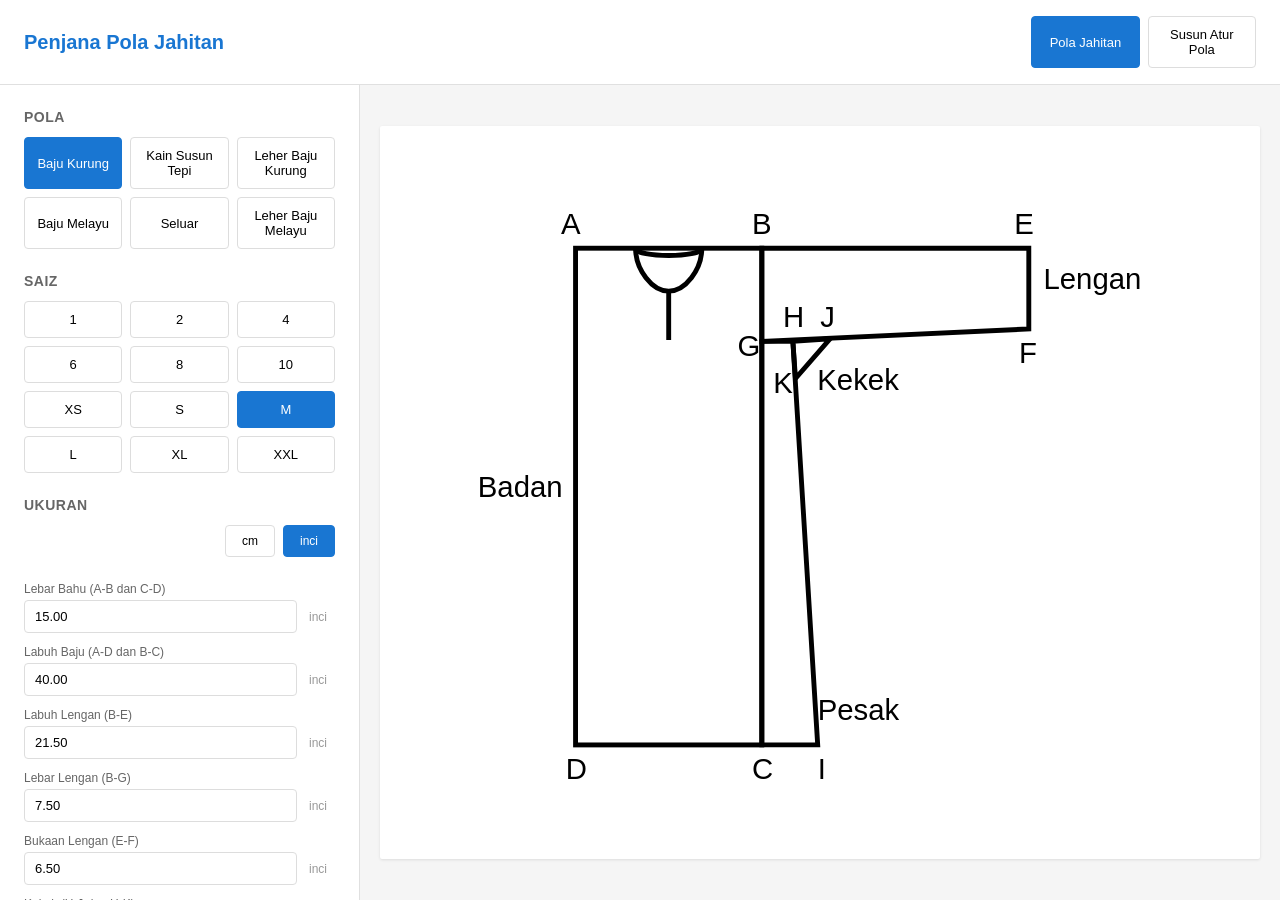
==== index.html @ 6870308e "Added more measurements" ====
<!doctype html>
<html lang="ms">
  <head>
    <meta charset="UTF-8" />
    <meta name="viewport" content="width=device-width, initial-scale=1.0" />
    <title>Penjana Pola Jahitan</title>
    <link rel="stylesheet" href="styles.css" />
  </head>
  <body>
    <div class="app-container">
      <!-- Top Navigation -->
      <nav class="top-nav">
        <h1 class="app-title">Penjana Pola Jahitan</h1>
        <!-- <div class="unit-toggle">
                <button class="unit-btn" data-unit="cm">cm</button>
                <button class="unit-btn active" data-unit="inci">inci</button>
            </div> -->
        <!-- View Toggle -->
        <section class="panel-section">
          <div class="view-selector">
            <button class="view-btn active" data-view="sewingPattern">
              Pola Jahitan
            </button>
            <button class="view-btn" data-view="cuttingLayout">
              Susun Atur Pola
            </button>
          </div>
        </section>
      </nav>

      <!-- Main Layout -->
      <div class="main-content">
        <!-- Left Side Panel -->
        <aside class="side-panel">
          <!-- Garment Selection -->
          <section class="panel-section">
            <h2 class="section-title">Pola</h2>
            <div class="garment-selector">
              <button class="garment-btn active" data-garment="bajuKurung">
                Baju Kurung
              </button>
              <button class="garment-btn" data-garment="kain">
                Kain Susun Tepi
              </button>
              <button class="garment-btn" data-garment="leherKurung">
                Leher Baju Kurung
              </button>
              <button class="garment-btn" data-garment="bajuMelayu">
                Baju Melayu
              </button>
              <button class="garment-btn" data-garment="seluar">Seluar</button>
              <button class="garment-btn" data-garment="leherMelayu">
                Leher Baju Melayu
              </button>
            </div>
          </section>

          <!-- Size Selection -->
          <section class="panel-section">
            <h2 class="section-title">Saiz</h2>
            <div class="size-selector">
              <button class="size-btn" data-size="1">1</button>
              <button class="size-btn" data-size="2">2</button>
              <button class="size-btn" data-size="4">4</button>
              <button class="size-btn" data-size="6">6</button>
              <button class="size-btn" data-size="8">8</button>
              <button class="size-btn" data-size="10">10</button>
              <button class="size-btn" data-size="XS">XS</button>
              <button class="size-btn" data-size="S">S</button>
              <button class="size-btn active" data-size="M">M</button>
              <button class="size-btn" data-size="L">L</button>
              <button class="size-btn" data-size="XL">XL</button>
              <button class="size-btn" data-size="XXL">XXL</button>
            </div>
          </section>

          <!-- Measurements -->
          <section class="panel-section">
            <h2 class="section-title">Ukuran</h2>
            <div
              class="unit-toggle"
              style="
                padding-bottom: 25px;
                display: flex;
                flex-direction: row-reverse;
              "
            >
              <button class="unit-btn active" data-unit="inci">inci</button>
              <button class="unit-btn" data-unit="cm">cm</button>
            </div>
            <div class="measurements-grid" id="measurementContainer">
              <!-- Populated by JavaScript -->
            </div>
            <div
              id="errorMessage"
              class="error-message"
              style="display: none"
            ></div>
          </section>

          <!-- View Toggle -->
          <!-- <section class="panel-section">
            <h2 class="section-title">Paparan</h2>
            <div class="view-selector">
              <button class="view-btn active" data-view="sewingPattern">
                Pola Jahitan
              </button>
              <button class="view-btn" data-view="cuttingLayout">
                Susun Atur Pola
              </button>
            </div>
          </section> -->
        </aside>

        <!-- Canvas Area -->
        <main class="canvas-area">
          <div class="svg-container" id="svgContainer">
            <!-- SVG rendered here -->
          </div>
        </main>
      </div>
    </div>

    <!-- Scripts -->
    <script src="js/measurements.js"></script>
    <script src="js/validation.js"></script>
    <script src="js/state.js"></script>
    <script src="js/svg-builder.js"></script>
    <script src="js/ui.js"></script>
    <script src="js/app.js"></script>
  </body>
</html>
---- styles.css ----
/* =============================================
   Global Styles
   ============================================= */

* {
    margin: 0;
    padding: 0;
    box-sizing: border-box;
}

body {
    font-family: -apple-system, BlinkMacSystemFont, 'Segoe UI', 'Roboto', 'Oxygen',
        'Ubuntu', 'Cantarell', 'Fira Sans', 'Droid Sans', 'Helvetica Neue',
        sans-serif;
    background-color: #f5f5f5;
    color: #333;
}

/* =============================================
   App Container & Layout
   ============================================= */

.app-container {
    display: flex;
    flex-direction: column;
    height: 100vh;
    background-color: #fafafa;
}

.top-nav {
    display: flex;
    justify-content: space-between;
    align-items: center;
    padding: 16px 24px;
    background-color: #fff;
    border-bottom: 1px solid #e0e0e0;
    box-shadow: 0 1px 3px rgba(0, 0, 0, 0.05);
}

.app-title {
    font-size: 20px;
    font-weight: 600;
    color: #1976d2;
}

.unit-toggle {
    display: flex;
    gap: 8px;
}

.unit-btn {
    padding: 8px 16px;
    border: 1px solid #ddd;
    border-radius: 4px;
    background: #fff;
    cursor: pointer;
    font-size: 12px;
    font-weight: 500;
    transition: all 0.2s;
}

.unit-btn:hover {
    border-color: #1976d2;
    color: #1976d2;
}

.unit-btn.active {
    background-color: #1976d2;
    color: #fff;
    border-color: #1976d2;
}

.main-content {
    display: flex;
    flex: 1;
    overflow: hidden;
}

/* =============================================
   Side Panel
   ============================================= */

.side-panel {
    width: 360px;
    padding: 24px;
    background-color: #fff;
    border-right: 1px solid #e0e0e0;
    overflow-y: auto;
}

.panel-section {
    margin-bottom: 24px;
}

.panel-section:last-child {
    margin-bottom: 0;
}

.section-title {
    font-size: 14px;
    font-weight: 600;
    color: #666;
    margin-bottom: 12px;
    text-transform: uppercase;
    letter-spacing: 0.5px;
}

/* =============================================
   Garment & Size Selectors
   ============================================= */

.garment-selector,
.size-selector,
.view-selector {
    display: flex;
    flex-wrap: wrap;
    gap: 8px;
}

.garment-btn,
.size-btn,
.view-btn {
    flex: 1;
    min-width: 80px;
    padding: 10px 12px;
    border: 1px solid #ddd;
    border-radius: 4px;
    background: #fff;
    cursor: pointer;
    font-size: 13px;
    font-weight: 500;
    transition: all 0.2s;
}

.garment-btn:hover,
.size-btn:hover,
.view-btn:hover {
    border-color: #1976d2;
    background-color: #f5f5f5;
}

.garment-btn.active,
.size-btn.active,
.view-btn.active {
    background-color: #1976d2;
    color: #fff;
    border-color: #1976d2;
}

/* =============================================
   Measurements Grid
   ============================================= */

.measurements-grid {
    display: flex;
    flex-direction: column;
    gap: 12px;
}

.measurement-field {
    display: flex;
    flex-direction: column;
}

.measurement-label {
    font-size: 12px;
    font-weight: 500;
    color: #666;
    margin-bottom: 4px;
}

.measurement-input-group {
    display: flex;
    gap: 4px;
}

.measurement-input {
    flex: 1;
    padding: 8px 10px;
    border: 1px solid #ddd;
    border-radius: 4px;
    font-size: 13px;
    transition: border-color 0.2s;
}

.measurement-input:focus {
    outline: none;
    border-color: #1976d2;
    box-shadow: 0 0 0 2px rgba(25, 118, 210, 0.1);
}

.measurement-input.error {
    border-color: #d32f2f;
    background-color: #ffebee;
}

.measurement-unit {
    display: flex;
    align-items: center;
    padding: 0 8px;
    color: #999;
    font-size: 12px;
    font-weight: 500;
}

.measurement-error {
    font-size: 11px;
    color: #d32f2f;
    margin-top: 2px;
}

/* =============================================
   Canvas Area
   ============================================= */

.canvas-area {
    flex: 1;
    display: flex;
    flex-direction: column;
    background-color: #f5f5f5;
    overflow: hidden;
}

.svg-container {
    flex: 1;
    display: flex;
    align-items: center;
    justify-content: center;
    overflow: auto;
    padding: 20px;
}

svg {
    max-width: 100%;
    max-height: 100%;
    background-color: #fff;
    border-radius: 2px;
    box-shadow: 0 1px 3px rgba(0, 0, 0, 0.1);
}

/* =============================================
   Scrollbar Styling
   ============================================= */

::-webkit-scrollbar {
    width: 8px;
    height: 8px;
}

::-webkit-scrollbar-track {
    background: #f1f1f1;
}

::-webkit-scrollbar-thumb {
    background: #bbb;
    border-radius: 4px;
}

::-webkit-scrollbar-thumb:hover {
    background: #888;
}

/* =============================================
   Responsive
   ============================================= */

@media (max-width: 1024px) {
    .side-panel {
        width: 300px;
        padding: 16px;
    }

    .section-title {
        font-size: 12px;
    }

    .garment-btn,
    .size-btn,
    .view-btn {
        font-size: 12px;
        padding: 8px 10px;
    }
}

@media (max-width: 768px) {
    .main-content {
        flex-direction: column;
    }

    .side-panel {
        width: 100%;
        max-height: 40vh;
        border-right: none;
        border-bottom: 1px solid #e0e0e0;
        overflow-x: auto;
    }

    .panel-section {
        margin-right: 24px;
        margin-bottom: 16px;
    }

    .canvas-area {
        flex: 1;
    }
}
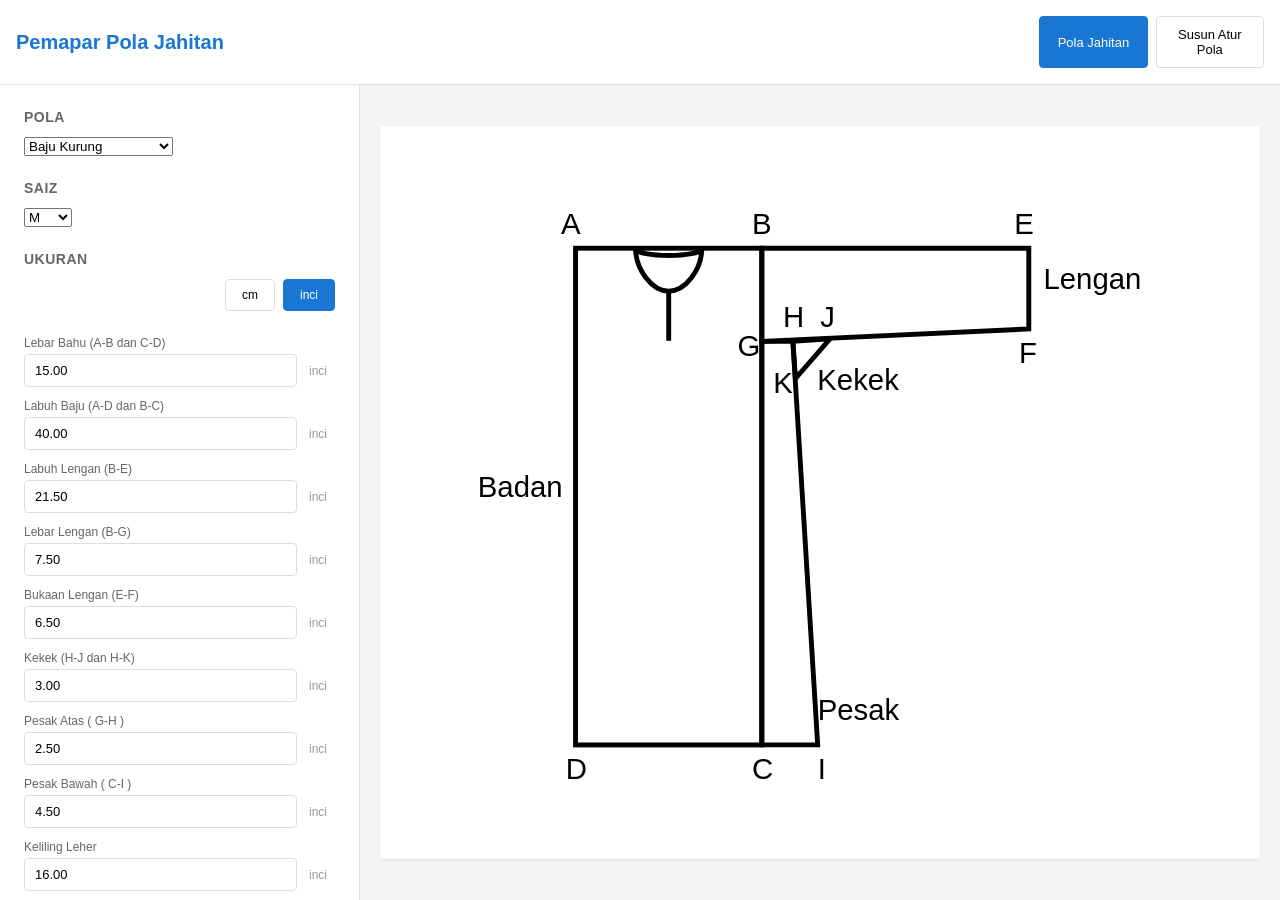
==== commit 754db128: "Added baju kurung layout" ====
--- a/index.html
+++ b/index.html
@@ -10,11 +10,7 @@
     <div class="app-container">
       <!-- Top Navigation -->
       <nav class="top-nav">
-        <h1 class="app-title">Penjana Pola Jahitan</h1>
-        <!-- <div class="unit-toggle">
-                <button class="unit-btn" data-unit="cm">cm</button>
-                <button class="unit-btn active" data-unit="inci">inci</button>
-            </div> -->
+        <h1 class="app-title">Pemapar Pola Jahitan</h1>
         <!-- View Toggle -->
         <section class="panel-section">
           <div class="view-selector">
@@ -36,22 +32,14 @@
           <section class="panel-section">
             <h2 class="section-title">Pola</h2>
             <div class="garment-selector">
-              <button class="garment-btn active" data-garment="bajuKurung">
-                Baju Kurung
-              </button>
-              <button class="garment-btn" data-garment="kain">
-                Kain Susun Tepi
-              </button>
-              <button class="garment-btn" data-garment="leherKurung">
-                Leher Baju Kurung
-              </button>
-              <button class="garment-btn" data-garment="bajuMelayu">
-                Baju Melayu
-              </button>
-              <button class="garment-btn" data-garment="seluar">Seluar</button>
-              <button class="garment-btn" data-garment="leherMelayu">
-                Leher Baju Melayu
-              </button>
+              <select id="garmentSelect" class="garment-select">
+                <option value="bajuKurung">Baju Kurung</option>
+                <option value="kain">Kain Susun Tepi</option>
+                <option value="leherKurung">Leher Baju Kurung</option>
+                <option value="bajuMelayu">Baju Melayu</option>
+                <option value="seluar">Seluar</option>
+                <option value="leherMelayu">Leher Cekak Musang</option>
+              </select>
             </div>
           </section>
 
@@ -59,23 +47,32 @@
           <section class="panel-section">
             <h2 class="section-title">Saiz</h2>
             <div class="size-selector">
-              <button class="size-btn" data-size="1">1</button>
-              <button class="size-btn" data-size="2">2</button>
-              <button class="size-btn" data-size="4">4</button>
-              <button class="size-btn" data-size="6">6</button>
-              <button class="size-btn" data-size="8">8</button>
-              <button class="size-btn" data-size="10">10</button>
-              <button class="size-btn" data-size="XS">XS</button>
-              <button class="size-btn" data-size="S">S</button>
-              <button class="size-btn active" data-size="M">M</button>
-              <button class="size-btn" data-size="L">L</button>
-              <button class="size-btn" data-size="XL">XL</button>
-              <button class="size-btn" data-size="XXL">XXL</button>
+              <select id="sizeSelect" class="size-select">
+                <option value="1">1</option>
+                <option value="2">2</option>
+                <option value="4">4</option>
+                <option value="6">6</option>
+                <option value="8">8</option>
+                <option value="10">10</option>
+                <option value="XS">XS</option>
+                <option value="S">S</option>
+                <option value="M" selected>M</option>
+                <option value="L">L</option>
+                <option value="XL">XL</option>
+                <option value="XXL">XXL</option>
+              </select>
             </div>
           </section>
 
           <!-- Measurements -->
           <section class="panel-section">
+            <div class="width-toggle" style="display: none; padding-top: 25px">
+              <h2 class="section-title">Bidang Kain</h2>
+              <div style="gap: 8px; display: flex; flex-direction: row-reverse">
+                <button class="width-btn" data-width="60">60</button>
+                <button class="width-btn active" data-width="45">45</button>
+              </div>
+            </div>
             <h2 class="section-title">Ukuran</h2>
             <div
               class="unit-toggle"
@@ -97,19 +94,6 @@
               style="display: none"
             ></div>
           </section>
-
-          <!-- View Toggle -->
-          <!-- <section class="panel-section">
-            <h2 class="section-title">Paparan</h2>
-            <div class="view-selector">
-              <button class="view-btn active" data-view="sewingPattern">
-                Pola Jahitan
-              </button>
-              <button class="view-btn" data-view="cuttingLayout">
-                Susun Atur Pola
-              </button>
-            </div>
-          </section> -->
         </aside>
 
         <!-- Canvas Area -->
--- a/styles.css
+++ b/styles.css
@@ -3,17 +3,17 @@
    ============================================= */
 
 * {
-    margin: 0;
-    padding: 0;
-    box-sizing: border-box;
+  margin: 0;
+  padding: 0;
+  box-sizing: border-box;
 }
 
 body {
-    font-family: -apple-system, BlinkMacSystemFont, 'Segoe UI', 'Roboto', 'Oxygen',
-        'Ubuntu', 'Cantarell', 'Fira Sans', 'Droid Sans', 'Helvetica Neue',
-        sans-serif;
-    background-color: #f5f5f5;
-    color: #333;
+  font-family:
+    -apple-system, BlinkMacSystemFont, "Segoe UI", "Roboto", "Oxygen", "Ubuntu",
+    "Cantarell", "Fira Sans", "Droid Sans", "Helvetica Neue", sans-serif;
+  background-color: #f5f5f5;
+  color: #333;
 }
 
 /* =============================================
@@ -21,59 +21,86 @@
    ============================================= */
 
 .app-container {
-    display: flex;
-    flex-direction: column;
-    height: 100vh;
-    background-color: #fafafa;
+  display: flex;
+  flex-direction: column;
+  height: 100vh;
+  background-color: #fafafa;
 }
 
 .top-nav {
-    display: flex;
-    justify-content: space-between;
-    align-items: center;
-    padding: 16px 24px;
-    background-color: #fff;
-    border-bottom: 1px solid #e0e0e0;
-    box-shadow: 0 1px 3px rgba(0, 0, 0, 0.05);
+  display: flex;
+  justify-content: space-between;
+  align-items: center;
+  padding: 16px 16px;
+  background-color: #fff;
+  border-bottom: 1px solid #e0e0e0;
+  box-shadow: 0 1px 3px rgba(0, 0, 0, 0.05);
 }
 
 .app-title {
-    font-size: 20px;
-    font-weight: 600;
-    color: #1976d2;
+  font-size: 20px;
+  font-weight: 600;
+  color: #1976d2;
 }
 
 .unit-toggle {
-    display: flex;
-    gap: 8px;
+  display: flex;
+  gap: 8px;
 }
 
 .unit-btn {
-    padding: 8px 16px;
-    border: 1px solid #ddd;
-    border-radius: 4px;
-    background: #fff;
-    cursor: pointer;
-    font-size: 12px;
-    font-weight: 500;
-    transition: all 0.2s;
+  padding: 8px 16px;
+  border: 1px solid #ddd;
+  border-radius: 4px;
+  background: #fff;
+  cursor: pointer;
+  font-size: 12px;
+  font-weight: 500;
+  transition: all 0.2s;
 }
 
 .unit-btn:hover {
-    border-color: #1976d2;
-    color: #1976d2;
+  border-color: #1976d2;
+  color: #1976d2;
 }
 
 .unit-btn.active {
-    background-color: #1976d2;
-    color: #fff;
-    border-color: #1976d2;
+  background-color: #1976d2;
+  color: #fff;
+  border-color: #1976d2;
+}
+
+.width-toggle {
+  display: flex;
+  gap: 8px;
+}
+
+.width-btn {
+  padding: 8px 16px;
+  border: 1px solid #ddd;
+  border-radius: 4px;
+  background: #fff;
+  cursor: pointer;
+  font-size: 12px;
+  font-weight: 500;
+  transition: all 0.2s;
+}
+
+.width-btn:hover {
+  border-color: #1976d2;
+  color: #1976d2;
+}
+
+.width-btn.active {
+  background-color: #1976d2;
+  color: #fff;
+  border-color: #1976d2;
 }
 
 .main-content {
-    display: flex;
-    flex: 1;
-    overflow: hidden;
+  display: flex;
+  flex: 1;
+  overflow: hidden;
 }
 
 /* =============================================
@@ -81,28 +108,28 @@
    ============================================= */
 
 .side-panel {
-    width: 360px;
-    padding: 24px;
-    background-color: #fff;
-    border-right: 1px solid #e0e0e0;
-    overflow-y: auto;
+  width: 360px;
+  padding: 24px;
+  background-color: #fff;
+  border-right: 1px solid #e0e0e0;
+  overflow-y: auto;
 }
 
 .panel-section {
-    margin-bottom: 24px;
+  margin-bottom: 24px;
 }
 
 .panel-section:last-child {
-    margin-bottom: 0;
+  margin-bottom: 0;
 }
 
 .section-title {
-    font-size: 14px;
-    font-weight: 600;
-    color: #666;
-    margin-bottom: 12px;
-    text-transform: uppercase;
-    letter-spacing: 0.5px;
+  font-size: 14px;
+  font-weight: 600;
+  color: #666;
+  margin-bottom: 12px;
+  text-transform: uppercase;
+  letter-spacing: 0.5px;
 }
 
 /* =============================================
@@ -112,39 +139,39 @@
 .garment-selector,
 .size-selector,
 .view-selector {
-    display: flex;
-    flex-wrap: wrap;
-    gap: 8px;
+  display: flex;
+  flex-wrap: wrap;
+  gap: 8px;
 }
 
 .garment-btn,
 .size-btn,
 .view-btn {
-    flex: 1;
-    min-width: 80px;
-    padding: 10px 12px;
-    border: 1px solid #ddd;
-    border-radius: 4px;
-    background: #fff;
-    cursor: pointer;
-    font-size: 13px;
-    font-weight: 500;
-    transition: all 0.2s;
+  flex: 1;
+  min-width: 80px;
+  padding: 10px 12px;
+  border: 1px solid #ddd;
+  border-radius: 4px;
+  background: #fff;
+  cursor: pointer;
+  font-size: 13px;
+  font-weight: 500;
+  transition: all 0.2s;
 }
 
 .garment-btn:hover,
 .size-btn:hover,
 .view-btn:hover {
-    border-color: #1976d2;
-    background-color: #f5f5f5;
+  border-color: #1976d2;
+  background-color: #f5f5f5;
 }
 
 .garment-btn.active,
 .size-btn.active,
 .view-btn.active {
-    background-color: #1976d2;
-    color: #fff;
-    border-color: #1976d2;
+  background-color: #1976d2;
+  color: #fff;
+  border-color: #1976d2;
 }
 
 /* =============================================
@@ -152,155 +179,155 @@
    ============================================= */
 
 .measurements-grid {
-    display: flex;
+  display: flex;
+  flex-direction: column;
+  gap: 12px;
+}
+
+.measurement-field {
+  display: flex;
+  flex-direction: column;
+}
+
+.measurement-label {
+  font-size: 12px;
+  font-weight: 500;
+  color: #666;
+  margin-bottom: 4px;
+}
+
+.measurement-input-group {
+  display: flex;
+  gap: 4px;
+}
+
+.measurement-input {
+  flex: 1;
+  padding: 8px 10px;
+  border: 1px solid #ddd;
+  border-radius: 4px;
+  font-size: 13px;
+  transition: border-color 0.2s;
+}
+
+.measurement-input:focus {
+  outline: none;
+  border-color: #1976d2;
+  box-shadow: 0 0 0 2px rgba(25, 118, 210, 0.1);
+}
+
+.measurement-input.error {
+  border-color: #d32f2f;
+  background-color: #ffebee;
+}
+
+.measurement-unit {
+  display: flex;
+  align-items: center;
+  padding: 0 8px;
+  color: #999;
+  font-size: 12px;
+  font-weight: 500;
+}
+
+.measurement-error {
+  font-size: 11px;
+  color: #d32f2f;
+  margin-top: 2px;
+}
+
+/* =============================================
+   Canvas Area
+   ============================================= */
+
+.canvas-area {
+  flex: 1;
+  display: flex;
+  flex-direction: column;
+  background-color: #f5f5f5;
+  overflow: hidden;
+}
+
+.svg-container {
+  flex: 1;
+  display: flex;
+  align-items: center;
+  justify-content: center;
+  overflow: auto;
+  padding: 20px;
+}
+
+svg {
+  max-width: 100%;
+  max-height: 100%;
+  background-color: #fff;
+  border-radius: 2px;
+  box-shadow: 0 1px 3px rgba(0, 0, 0, 0.1);
+}
+
+/* =============================================
+   Scrollbar Styling
+   ============================================= */
+
+::-webkit-scrollbar {
+  width: 8px;
+  height: 8px;
+}
+
+::-webkit-scrollbar-track {
+  background: #f1f1f1;
+}
+
+::-webkit-scrollbar-thumb {
+  background: #bbb;
+  border-radius: 4px;
+}
+
+::-webkit-scrollbar-thumb:hover {
+  background: #888;
+}
+
+/* =============================================
+   Responsive
+   ============================================= */
+
+@media (max-width: 1024px) {
+  .side-panel {
+    width: 300px;
+    padding: 16px;
+  }
+
+  .section-title {
+    font-size: 12px;
+  }
+
+  .garment-btn,
+  .size-btn,
+  .view-btn {
+    font-size: 12px;
+    padding: 8px 10px;
+  }
+}
+
+@media (max-width: 768px) {
+  .main-content {
     flex-direction: column;
-    gap: 12px;
-}
-
-.measurement-field {
-    display: flex;
-    flex-direction: column;
-}
-
-.measurement-label {
-    font-size: 12px;
-    font-weight: 500;
-    color: #666;
-    margin-bottom: 4px;
-}
-
-.measurement-input-group {
-    display: flex;
-    gap: 4px;
-}
-
-.measurement-input {
+  }
+
+  .side-panel {
+    width: 100%;
+    max-height: 40vh;
+    border-right: none;
+    border-bottom: 1px solid #e0e0e0;
+    overflow-x: auto;
+  }
+
+  .panel-section {
+    margin-right: 16px;
+    margin-bottom: 16px;
+  }
+
+  .canvas-area {
     flex: 1;
-    padding: 8px 10px;
-    border: 1px solid #ddd;
-    border-radius: 4px;
-    font-size: 13px;
-    transition: border-color 0.2s;
-}
-
-.measurement-input:focus {
-    outline: none;
-    border-color: #1976d2;
-    box-shadow: 0 0 0 2px rgba(25, 118, 210, 0.1);
-}
-
-.measurement-input.error {
-    border-color: #d32f2f;
-    background-color: #ffebee;
-}
-
-.measurement-unit {
-    display: flex;
-    align-items: center;
-    padding: 0 8px;
-    color: #999;
-    font-size: 12px;
-    font-weight: 500;
-}
-
-.measurement-error {
-    font-size: 11px;
-    color: #d32f2f;
-    margin-top: 2px;
-}
-
-/* =============================================
-   Canvas Area
-   ============================================= */
-
-.canvas-area {
-    flex: 1;
-    display: flex;
-    flex-direction: column;
-    background-color: #f5f5f5;
-    overflow: hidden;
-}
-
-.svg-container {
-    flex: 1;
-    display: flex;
-    align-items: center;
-    justify-content: center;
-    overflow: auto;
-    padding: 20px;
-}
-
-svg {
-    max-width: 100%;
-    max-height: 100%;
-    background-color: #fff;
-    border-radius: 2px;
-    box-shadow: 0 1px 3px rgba(0, 0, 0, 0.1);
-}
-
-/* =============================================
-   Scrollbar Styling
-   ============================================= */
-
-::-webkit-scrollbar {
-    width: 8px;
-    height: 8px;
-}
-
-::-webkit-scrollbar-track {
-    background: #f1f1f1;
-}
-
-::-webkit-scrollbar-thumb {
-    background: #bbb;
-    border-radius: 4px;
-}
-
-::-webkit-scrollbar-thumb:hover {
-    background: #888;
-}
-
-/* =============================================
-   Responsive
-   ============================================= */
-
-@media (max-width: 1024px) {
-    .side-panel {
-        width: 300px;
-        padding: 16px;
-    }
-
-    .section-title {
-        font-size: 12px;
-    }
-
-    .garment-btn,
-    .size-btn,
-    .view-btn {
-        font-size: 12px;
-        padding: 8px 10px;
-    }
-}
-
-@media (max-width: 768px) {
-    .main-content {
-        flex-direction: column;
-    }
-
-    .side-panel {
-        width: 100%;
-        max-height: 40vh;
-        border-right: none;
-        border-bottom: 1px solid #e0e0e0;
-        overflow-x: auto;
-    }
-
-    .panel-section {
-        margin-right: 24px;
-        margin-bottom: 16px;
-    }
-
-    .canvas-area {
-        flex: 1;
-    }
-}
+  }
+}
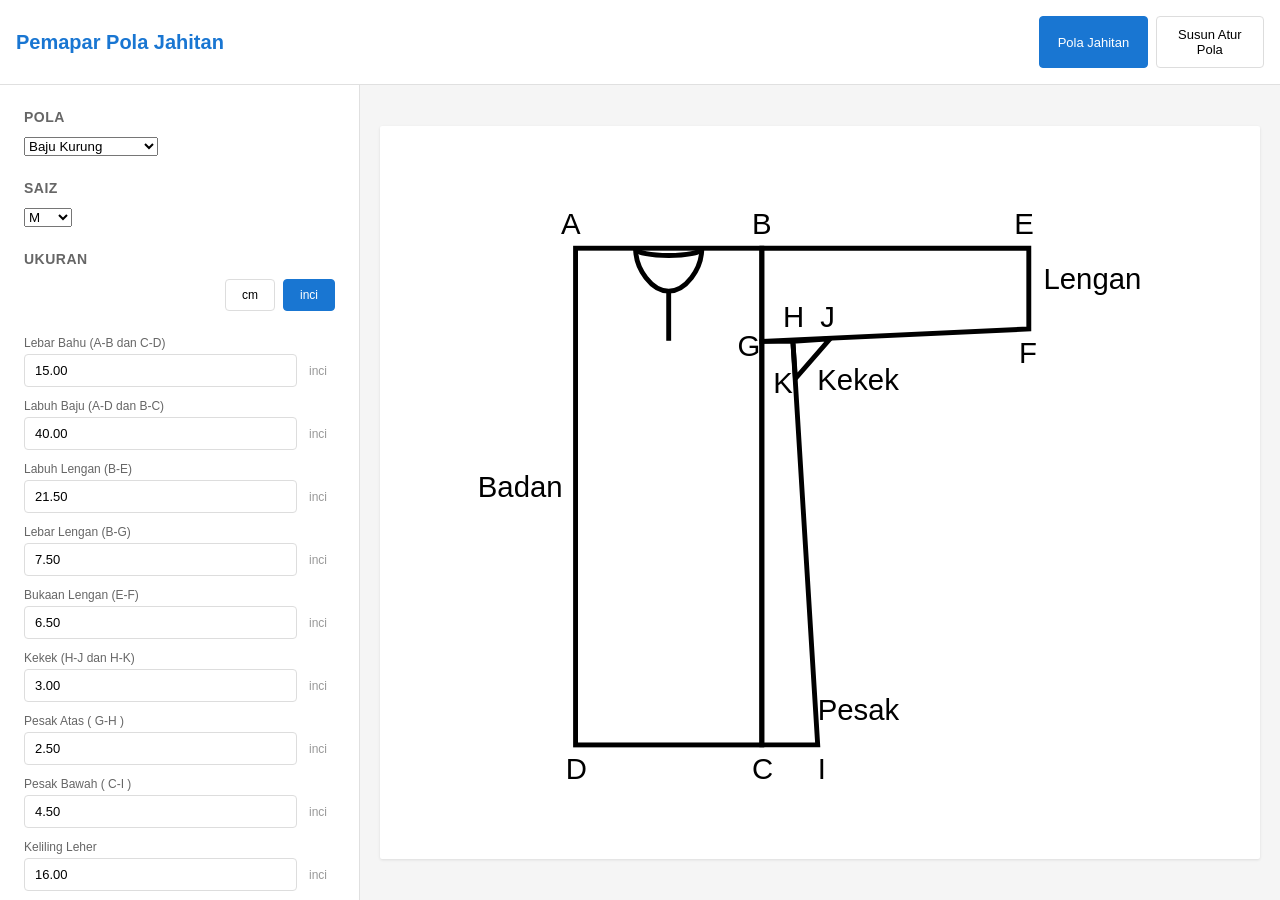
==== commit db3e1e68: "Added baju melayu seluar and leher" ====
--- a/index.html
+++ b/index.html
@@ -38,7 +38,7 @@
                 <option value="leherKurung">Leher Baju Kurung</option>
                 <option value="bajuMelayu">Baju Melayu</option>
                 <option value="seluar">Seluar</option>
-                <option value="leherMelayu">Leher Cekak Musang</option>
+                <option value="leherMelayu">Leher Baju Melayu</option>
               </select>
             </div>
           </section>
@@ -66,12 +66,29 @@
 
           <!-- Measurements -->
           <section class="panel-section">
-            <div class="width-toggle" style="display: none; padding-top: 25px">
+            <div class="width-toggle" style="display: none">
               <h2 class="section-title">Bidang Kain</h2>
               <div style="gap: 8px; display: flex; flex-direction: row-reverse">
                 <button class="width-btn" data-width="60">60</button>
                 <button class="width-btn active" data-width="45">45</button>
               </div>
+            </div>
+            <div class="leher-radio" id="leherRadio" style="display: none">
+              <h2 class="section-title">Jenis Leher</h2>
+              <input type="radio" id="teluk" name="jenis_leher" value="teluk" />
+              <label for="teluk">Teluk Belanga</label><br />
+
+              <input
+                type="radio"
+                id="cekak"
+                name="jenis_leher"
+                value="cekak"
+                checked
+              />
+              <label for="cekak">Cekak Musang</label><br />
+
+              <input type="radio" id="tunku" name="jenis_leher" value="tunku" />
+              <label for="tunku">Tunku</label>
             </div>
             <h2 class="section-title">Ukuran</h2>
             <div
--- a/styles.css
+++ b/styles.css
@@ -68,6 +68,12 @@
   background-color: #1976d2;
   color: #fff;
   border-color: #1976d2;
+}
+
+.leher-radio {
+  display: flex;
+  gap: 8px;
+  padding-bottom: 25px;
 }
 
 .width-toggle {
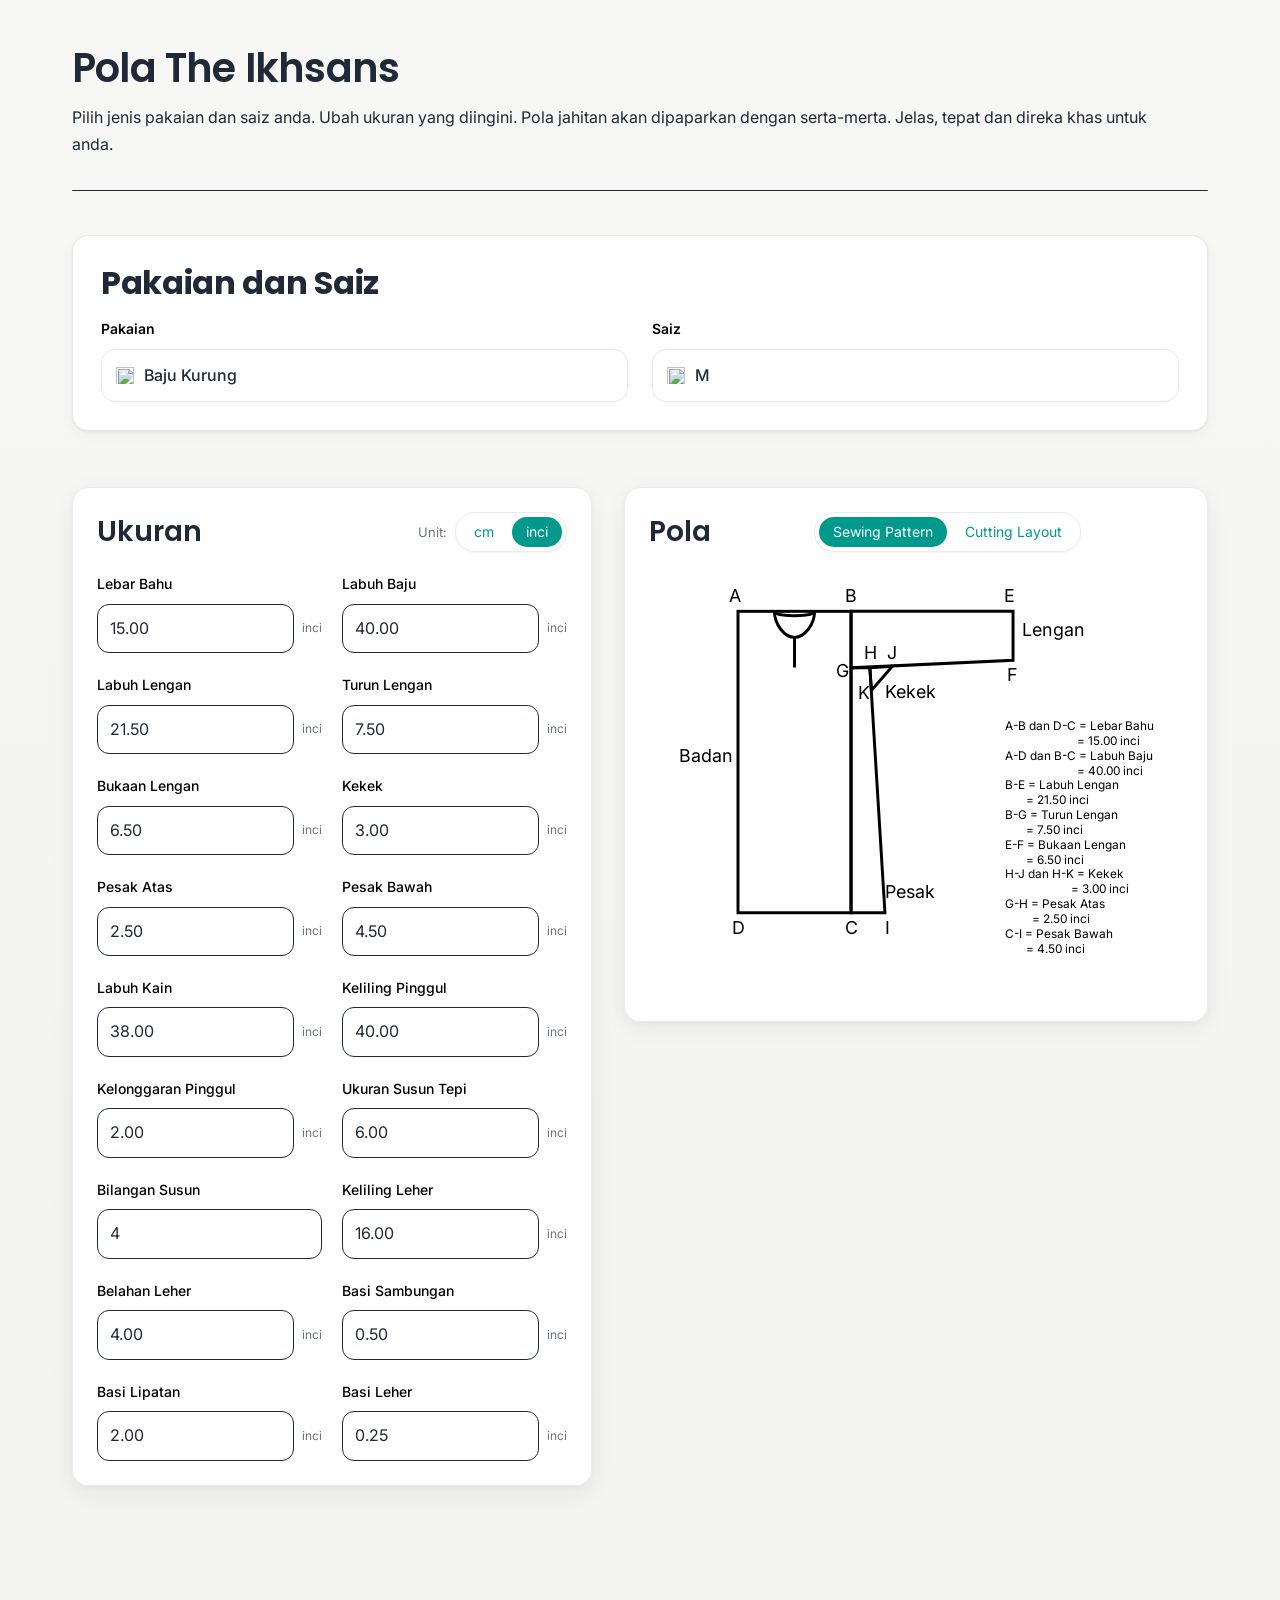
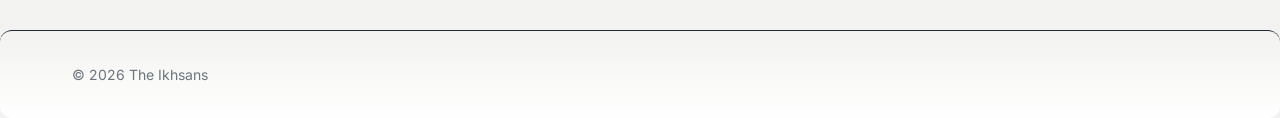
==== commit f97fd494: "Initial commit" ====
--- a/index.html
+++ b/index.html
@@ -1,38 +1,41 @@
-<!doctype html>
+<!DOCTYPE html>
 <html lang="ms">
   <head>
-    <meta charset="UTF-8" />
-    <meta name="viewport" content="width=device-width, initial-scale=1.0" />
-    <title>Penjana Pola Jahitan</title>
-    <link rel="stylesheet" href="styles.css" />
+    <title>Pola Baju Kurung dan Baju Melayu</title>
+  <meta charset="utf-8"/>
+  <meta name="viewport" content="width=device-width, initial-scale=1"/>
+  <meta name="robots" content="index,follow">
+  <link rel="preconnect" href="https://fonts.googleapis.com"/>
+  <link rel="preconnect" href="https://fonts.gstatic.com" crossorigin=""/>
+  <link href="https://fonts.googleapis.com/css2?family=Inter:wght@400;500;600&amp;family=Poppins:wght@500;600;700&amp;display=swap" rel="stylesheet"/>
+  <link rel="stylesheet" href="./styles.css">
   </head>
-  <body>
-    <div class="app-container">
-      <!-- Top Navigation -->
-      <nav class="top-nav">
-        <h1 class="app-title">Pemapar Pola Jahitan</h1>
-        <!-- View Toggle -->
-        <section class="panel-section">
-          <div class="view-selector">
-            <button class="view-btn active" data-view="sewingPattern">
-              Pola Jahitan
-            </button>
-            <button class="view-btn" data-view="cuttingLayout">
-              Susun Atur Pola
-            </button>
-          </div>
-        </section>
-      </nav>
-
-      <!-- Main Layout -->
-      <div class="main-content">
-        <!-- Left Side Panel -->
-        <aside class="side-panel">
-          <!-- Garment Selection -->
-          <section class="panel-section">
-            <h2 class="section-title">Pola</h2>
-            <div class="garment-selector">
-              <select id="garmentSelect" class="garment-select">
+  <body class="gjs-t-body body-root" id="i2zg"><header class="header" id="i20qg">
+    <div class="header-container">
+      <div class="header-content">
+        <h1 class="gjs-t-h1 header-title" id="i46pd">Pola The Ikhsans</h1>
+        <p class="header-subtitle" id="i804m">
+          <div id="ibs8si">Pilih jenis pakaian dan saiz anda. Ubah ukuran yang diingini. Pola jahitan akan dipaparkan dengan serta-merta. Jelas, tepat dan direka khas untuk anda.</div>
+        </p>
+      </div>
+      <div id="igt0j" class="header-actions">
+        <div id="icomcn"></div>
+      </div>
+    </div>
+    <div class="gjs-t-border divider-header"></div>
+  </header>
+  <main class="main-content" id="iw19i">
+    <section id="measurements" class="section-measurements">
+      <section id="pattern-size-selector" aria-labelledby="pss-title" class="gjs-t-border pss-card">
+        <div id="i35oq9" class="pss-head">
+          <h2 id="pss-title" class="gjs-t-h2 pss-title">Pakaian dan Saiz</h2>
+        </div>
+        <div id="iq341r" class="pss-grid">
+          <div id="isat0o" class="pss-field">
+            <label for="garmentSelect" class="pss-label" id="i43oby">Pakaian</label>
+            <div class="pss-inputwrap" id="in6dy3">
+              <img src="https://api.iconify.design/lucide-shirt.svg?color=%232f3e46&amp;width=18&amp;height=18" alt="" aria-hidden="true" id="i5vlz8" class="pss-icon"/>
+              <select type="text" id="garmentSelect" aria-label="Select pattern type" aria-describedby="pss-helper-text" class="pss-select">
                 <option value="bajuKurung">Baju Kurung</option>
                 <option value="kain">Kain Susun Tepi</option>
                 <option value="leherKurung">Leher Baju Kurung</option>
@@ -41,13 +44,12 @@
                 <option value="leherMelayu">Leher Baju Melayu</option>
               </select>
             </div>
-          </section>
-
-          <!-- Size Selection -->
-          <section class="panel-section">
-            <h2 class="section-title">Saiz</h2>
-            <div class="size-selector">
-              <select id="sizeSelect" class="size-select">
+          </div>
+          <div id="inypod" class="pss-field">
+            <label for="sizeSelect" class="pss-label" id="ivsg9f">Saiz</label>
+            <div class="pss-inputwrap" id="i890jh">
+              <img src="https://api.iconify.design/lucide-ruler.svg?color=%232f3e46&amp;width=18&amp;height=18" alt="" aria-hidden="true" id="i4ei8g" class="pss-icon"/>
+              <select type="text" id="sizeSelect" aria-label="Select standard size" aria-describedby="pss-helper-text" class="pss-select">
                 <option value="1">1</option>
                 <option value="2">2</option>
                 <option value="4">4</option>
@@ -62,72 +64,89 @@
                 <option value="XXL">XXL</option>
               </select>
             </div>
-          </section>
-
-          <!-- Measurements -->
-          <section class="panel-section">
-            <div class="width-toggle" style="display: none">
-              <h2 class="section-title">Bidang Kain</h2>
-              <div style="gap: 8px; display: flex; flex-direction: row-reverse">
-                <button class="width-btn" data-width="60">60</button>
-                <button class="width-btn active" data-width="45">45</button>
+          </div>
+        </div>
+        <div class="pss-field" id="leherRadio" style="display: block; padding-top: 15px;">
+              <label for="pss-pattern" class="pss-label" id="irckkw">Jenis Leher</label>
+              <div data-type-role="flex-row" class="gjs-plg-flex-row" id="i1450j">
+                <div data-type-role="flex-column" class="gjs-plg-flex-column" id="i3b9sa">
+                <input type="radio" id="teluk" name="jenis_leher" value="teluk" checked />
+                <label for="teluk">Teluk Belanga</label>
+                <br />
+                <input type="radio" id="cekak" name="jenis_leher" value="cekak" />
+                <label for="cekak">Cekak Musang</label>
+                <br />
+                <input type="radio" id="tunku" name="jenis_leher" value="tunku" />
+                <label for="tunku">Tunku/Mandarin</label>
               </div>
             </div>
-            <div class="leher-radio" id="leherRadio" style="display: none">
-              <h2 class="section-title">Jenis Leher</h2>
-              <input type="radio" id="teluk" name="jenis_leher" value="teluk" />
-              <label for="teluk">Teluk Belanga</label><br />
-
-              <input
-                type="radio"
-                id="cekak"
-                name="jenis_leher"
-                value="cekak"
-                checked
-              />
-              <label for="cekak">Cekak Musang</label><br />
-
-              <input type="radio" id="tunku" name="jenis_leher" value="tunku" />
-              <label for="tunku">Tunku</label>
+        </div>
+        <div id="bidang" class="pss-field">
+          <span id="ietre" class="width-indicator">
+            <div class="width-toggle" style="padding-top: 15px;">
+              <label class="pss-label" id="ivsg9f">Bidang</label>
+              <div class="toggle-group">
+                <button type="button" id="widthToggle45" aria-pressed="true" aria-label="Bidang 45" class="toggle-btn" data-width="45">45</button>
+                <button type="button" id="widthToggle60" aria-pressed="false" aria-label="Bidang 60" class="toggle-btn" data-width="60">60</button>             
+              </div>
             </div>
-            <h2 class="section-title">Ukuran</h2>
-            <div
-              class="unit-toggle"
-              style="
-                padding-bottom: 25px;
-                display: flex;
-                flex-direction: row-reverse;
-              "
-            >
-              <button class="unit-btn active" data-unit="inci">inci</button>
-              <button class="unit-btn" data-unit="cm">cm</button>
+          </span>
+        </div>
+      </section>
+      <div class="gjs-t-border card-measurements" id="ilfv2">
+        <div class="card-header">
+          <h2 class="gjs-t-h2 card-title" id="iketh">Ukuran</h2>
+          <span id="ietre" class="unit-indicator">
+            <img src="https://api.iconify.design/lucide-ruler.svg?color=%236c757d" alt="" loading="eager" class="icon-ruler"/>
+            <span id="i8wv6j">Unit:</span>
+            <div class="toggle-group unit-toggle">
+              <button type="button" id="unitToggleCm" aria-pressed="false" aria-label="Use centimeters" class="toggle-btn" data-unit="cm">cm</button>
+              <button type="button" id="unitToggleIn" aria-pressed="true" aria-label="Use inches" class="toggle-btn" data-unit="inci">inci</button>
             </div>
-            <div class="measurements-grid" id="measurementContainer">
-              <!-- Populated by JavaScript -->
-            </div>
-            <div
-              id="errorMessage"
-              class="error-message"
-              style="display: none"
-            ></div>
-          </section>
-        </aside>
-
+          </span>
+        </div>
+        <form method="get" id="measureForm" novalidate="" class="form-measurements">
+          <div class="fields-grid" id="measurementContainer">
+            <!-- Populated by JavaScript -->
+          </div>
+        </form>
+        <div id="errorMessage" class="error-message" style="display: none"></div>
+      </div>
+      <div id="pattern" class="gjs-t-border card-canvas">
+        <div id="ibu771" class="canvas-header">
+          <h2 id="iwg72q" class="gjs-t-h2 canvas-title">Pola</h2>
+          <div aria-label="Canvas view toggle" role="group" class="toggle-group view-toggle">
+            <button type="button" id="viewTogglePattern" aria-pressed="true" aria-label="Show Sewing Pattern" class="toggle-btn" data-view="sewingPattern">Sewing Pattern</button>
+            <button type="button" id="viewToggleLayout" aria-pressed="false" aria-label="Show Cutting Layout" class="toggle-btn" data-view="cuttingLayout">Cutting Layout</button>
+          </div>
+          <div id="ifc2wc" class="canvas-tools"></div>
+        </div>
         <!-- Canvas Area -->
-        <main class="canvas-area">
+        <!-- <main class="canvas-area"> -->
           <div class="svg-container" id="svgContainer">
             <!-- SVG rendered here -->
           </div>
-        </main>
+        <!-- </main> -->
+        <!-- <div class="gjs-t-border canvas-frame">
+          <svg id="patternSvg" viewBox="0 0 1000 600" xmlns="http://www.w3.org/2000/svg" role="img" aria-label="Sewing pattern preview" class="svg-canvas">
+            <title>Custom-fit sewing pattern preview</title>
+            <desc>The canvas displays a basic bodice front pattern adjusted to your measurements, with grid, labels, and seam allowances.</desc>
+          </svg>
+        </div> -->
       </div>
+    </section>
+  </main>
+  <footer class="gjs-t-border footer">
+    <div class="footer-container" id="ir2o2s">
+      <div class="footer-text" id="iwwhuh">© 2026 The Ikhsans</div>
+      <div id="iz42ks" class="footer-links"></div>
     </div>
-
-    <!-- Scripts -->
+  </footer>
+  <!-- Scripts -->
     <script src="js/measurements.js"></script>
     <script src="js/validation.js"></script>
     <script src="js/state.js"></script>
     <script src="js/svg-builder.js"></script>
     <script src="js/ui.js"></script>
     <script src="js/app.js"></script>
-  </body>
 </html>
--- a/styles.css
+++ b/styles.css
@@ -1,339 +1,1667 @@
-/* =============================================
-   Global Styles
-   ============================================= */
-
 * {
+  box-sizing: border-box;
+}
+body {
+  margin: 0;
+}
+:root {
+  --gjs-t-color-primary: #009a8d;
+  --gjs-t-color-secondary: #6c757d;
+  --gjs-t-color-accent: #009a8d;
+  --gjs-t-color-success: #2e7d32;
+  --gjs-t-color-warning: #b08900;
+  --gjs-t-color-error: #c62828;
+}
+html {
+  scroll-behavior: smooth;
+}
+.gjs-t-body {
+  background-color: #f7f7f5;
+  color: #1f2937;
+  font-size: 16px;
+  line-height: 1.6;
+}
+.gjs-t-h1 {
+  color: #1f2937;
+  font-size: 40px;
+  line-height: 1.2;
+}
+.gjs-t-h2 {
+  color: #1f2937;
+  font-size: 28px;
+  line-height: 1.3;
+}
+.gjs-t-button {
+  background-color: #2f3e46;
+  color: #ffffff;
+  border-radius: 12px;
+}
+.gjs-t-link {
+  color: #c4a47b;
+  text-decoration: none;
+}
+.gjs-t-border {
+  border-radius: 12px;
+  border-color: #e5e7eb;
+}
+*,
+::before,
+::after {
+  box-sizing: border-box;
+  undefined: undefined;
+  border-width: 0;
+  border-style: solid;
+  border-color: #e5e7eb;
+}
+html,
+:host {
+  line-height: 1.5;
+  undefined: undefined;
+  -webkit-text-size-adjust: 100%;
+  -moz-tab-size: 4;
+  tab-size: 4;
+  font-family:
+    ui-sans-serif, system-ui, sans-serif, "Apple Color Emoji", "Segoe UI Emoji",
+    "Segoe UI Symbol", "Noto Color Emoji";
+  font-feature-settings: normal;
+  font-variation-settings: normal;
+  -webkit-tap-highlight-color: transparent;
+}
+body {
+  margin: 0;
+  undefined: undefined;
+  line-height: inherit;
+}
+hr {
+  height: 0;
+  undefined: undefined;
+  color: inherit;
+  border-top-width: 1px;
+}
+abbr:where([title]) {
+  text-decoration: underline dotted;
+}
+h1,
+h2,
+h3,
+h4,
+h5,
+h6 {
+  font-size: inherit;
+  font-weight: inherit;
+}
+a {
+  color: inherit;
+  text-decoration: inherit;
+}
+b,
+strong {
+  font-weight: bolder;
+}
+code,
+kbd,
+samp,
+pre {
+  font-family:
+    ui-monospace, SFMono-Regular, Menlo, Monaco, Consolas, "Liberation Mono",
+    "Courier New", monospace;
+  undefined: undefined;
+  font-feature-settings: normal;
+  font-variation-settings: normal;
+  font-size: 1em;
+}
+small {
+  font-size: 80%;
+}
+sub,
+sup {
+  font-size: 75%;
+  line-height: 0;
+  position: relative;
+  vertical-align: baseline;
+}
+sub {
+  bottom: -0.25em;
+}
+sup {
+  top: -0.5em;
+}
+table {
+  text-indent: 0;
+  undefined: undefined;
+  border-color: inherit;
+  border-collapse: collapse;
+}
+button,
+input,
+optgroup,
+select,
+textarea {
+  font-family: inherit;
+  undefined: undefined;
+  font-feature-settings: inherit;
+  font-variation-settings: inherit;
+  font-size: 100%;
+  font-weight: inherit;
+  line-height: inherit;
+  letter-spacing: inherit;
+  color: inherit;
   margin: 0;
   padding: 0;
-  box-sizing: border-box;
-}
-
-body {
-  font-family:
-    -apple-system, BlinkMacSystemFont, "Segoe UI", "Roboto", "Oxygen", "Ubuntu",
-    "Cantarell", "Fira Sans", "Droid Sans", "Helvetica Neue", sans-serif;
-  background-color: #f5f5f5;
-  color: #333;
-}
-
-/* =============================================
-   App Container & Layout
-   ============================================= */
-
-.app-container {
+}
+button,
+select {
+  text-transform: none;
+}
+button,
+input:where([type="button"]),
+input:where([type="reset"]),
+input:where([type="submit"]) {
+  -webkit-appearance: button;
+  undefined: undefined;
+  background-color: transparent;
+  background-image: none;
+}
+:-moz-focusring {
+  outline: auto;
+}
+:-moz-ui-invalid {
+  box-shadow: none;
+}
+progress {
+  vertical-align: baseline;
+}
+::-webkit-inner-spin-button,
+::-webkit-outer-spin-button {
+  height: auto;
+}
+[type="search"] {
+  -webkit-appearance: textfield;
+  undefined: undefined;
+  outline-offset: -2px;
+}
+::-webkit-search-decoration {
+  -webkit-appearance: none;
+}
+::-webkit-file-upload-button {
+  -webkit-appearance: button;
+  undefined: undefined;
+  font: inherit;
+}
+summary {
+  display: list-item;
+}
+blockquote,
+dl,
+dd,
+h1,
+h2,
+h3,
+h4,
+h5,
+h6,
+hr,
+figure,
+p,
+pre {
+  margin: 0;
+}
+fieldset {
+  margin: 0;
+  padding: 0;
+}
+legend {
+  padding: 0;
+}
+ol,
+ul,
+menu {
+  list-style: none;
+  margin: 0;
+  padding: 0;
+}
+dialog {
+  padding: 0;
+}
+textarea {
+  resize: vertical;
+}
+input::placeholder,
+textarea::placeholder {
+  opacity: 1;
+  undefined: undefined;
+  color: #9ca3af;
+}
+button,
+[role="button"] {
+  cursor: pointer;
+}
+:disabled {
+  cursor: default;
+}
+img,
+svg,
+video,
+canvas,
+audio,
+iframe,
+embed,
+object {
+  display: block;
+  undefined: undefined;
+  vertical-align: middle;
+}
+img,
+video {
+  max-width: 100%;
+  height: auto;
+}
+[hidden] {
+  display: none;
+}
+.body-root {
+  font-family: Inter, ui-sans-serif, system-ui, sans-serif;
+  font-size: 16px;
+  line-height: 1.7;
+  -webkit-font-smoothing: antialiased;
+  -moz-osx-font-smoothing: grayscale;
+  color: #1f2937;
+  background: linear-gradient(180deg, #f7f7f5 0%, #f2f2f0 100%);
+}
+.header {
+  max-width: 1200px;
+  margin-left: auto;
+  margin-right: auto;
+  padding-left: 2rem;
+  padding-right: 2rem;
+  padding-top: 2.75rem;
+  padding-bottom: 2.25rem;
+}
+.header-container {
+  display: flex;
+  align-items: flex-start;
+  justify-content: space-between;
+  gap: 2rem;
+}
+.header-content {
+  flex: 1 1 0%;
+}
+.header-title {
+  font-family: Poppins;
+  font-weight: 600;
+  letter-spacing: -0.02em;
+}
+.header-subtitle {
+  margin-top: 0.75rem;
+  font-size: 18px;
+  color: var(--gjs-t-color-secondary);
+  max-width: 68ch;
+}
+.header-actions {
+  display: flex;
+  align-items: center;
+  gap: 0.75rem;
+}
+.header-link {
+  display: inline-flex;
+  align-items: center;
+  gap: 0.5rem;
+  font-size: 15px;
+}
+.header-link:hover {
+  text-decoration-line: underline;
+}
+.icon-link {
+  width: 1.25rem;
+  height: 1.25rem;
+}
+.divider-header {
+  margin-top: 2rem;
+  border-top-width: 1px;
+  border-color: var(--gjs-t-border);
+}
+.main-content {
+  max-width: 1200px;
+  margin-left: auto;
+  margin-right: auto;
+  padding-left: 2rem;
+  padding-right: 2rem;
+  padding-bottom: 4rem;
+  padding-top: 0.5rem;
+}
+.section-measurements {
+  display: grid;
+  grid-template-columns: 520px 1fr;
+  grid-template-rows: auto auto 1fr;
+  gap: 2rem;
+  undefined: undefined;
+  align-items: start;
+  min-height: 900px;
+}
+.card-measurements {
+  background-color: rgba(255, 255, 255, 0.9);
+  backdrop-filter: blur(8px);
+  border-radius: 16px;
+  border-width: 1px;
+  border-color: var(--gjs-t-border);
+  box-shadow:
+    0 6px 24px rgba(0, 0, 0, 0.06),
+    0 2px 8px rgba(0, 0, 0, 0.04);
+  padding: 1.5rem;
+  border: 1px solid #e8ebef;
+  transition:
+    box-shadow 180ms ease,
+    transform 180ms ease,
+    border-color 180ms ease,
+    background-color 180ms ease;
+}
+.card-header {
+  display: flex;
+  align-items: center;
+  justify-content: space-between;
+}
+.card-title {
+  font-family: Poppins;
+  font-weight: 600;
+}
+.unit-indicator {
+  display: inline-flex;
+  align-items: center;
+  gap: 0.5rem;
+  font-size: 13px;
+  color: var(--gjs-t-color-secondary);
+}
+.width-indicator {
+  display: inline-flex;
+  align-items: center;
+  gap: 0.5rem;
+  font-size: 13px;
+  color: var(--gjs-t-color-secondary);
+}
+.icon-ruler {
+  width: 1rem;
+  height: 1rem;
+}
+.form-measurements {
+  margin-top: 1.25rem;
   display: flex;
   flex-direction: column;
-  height: 100vh;
-  background-color: #fafafa;
-}
-
-.top-nav {
-  display: flex;
+  gap: 1.25rem;
+}
+.fields-grid {
+  display: grid;
+  grid-template-columns: repeat(2, minmax(0, 1fr));
+  gap: 1.25rem;
+}
+.field-chest {
+  display: flex;
+  flex-direction: column;
+  gap: 0.5rem;
+}
+.label-chest {
+  font-size: 14px;
+  font-weight: 500;
+  color: #000000 !important;
+}
+.input-group-chest {
+  display: flex;
+  align-items: center;
+  gap: 0.5rem;
+}
+.input-chest {
+  width: 100%;
+  border-radius: 0.75rem;
+  border-width: 1px;
+  border-color: var(--gjs-t-border);
+  padding-left: 0.75rem;
+  padding-right: 0.75rem;
+  padding-top: 0.625rem;
+  padding-bottom: 0.625rem;
+  outline: 2px solid transparent;
+  outline-offset: 2px;
+  transition:
+    border-color 150ms ease,
+    box-shadow 150ms ease,
+    background-color 150ms ease;
+}
+.input-chest:focus {
+  outline-width: 2px;
+  outline-color: var(--gjs-t-color-accent);
+  box-shadow: 0 0 0 4px rgba(196, 164, 123, 0.16);
+  border-color: var(--gjs-t-color-accent);
+}
+.input-chest:hover {
+  outline-style: solid;
+  outline-width: 1px;
+  outline-color: var(--gjs-t-color-accent);
+}
+.suffix {
+  font-size: 12px;
+  color: var(--gjs-t-color-secondary);
+}
+.field-waist {
+  display: flex;
+  flex-direction: column;
+  gap: 0.5rem;
+}
+.label-waist {
+  font-size: 14px;
+  font-weight: 500;
+  color: #000000 !important;
+}
+.input-group-waist {
+  display: flex;
+  align-items: center;
+  gap: 0.5rem;
+}
+.input-waist {
+  width: 100%;
+  border-radius: 0.75rem;
+  border-width: 1px;
+  border-color: var(--gjs-t-border);
+  padding-left: 0.75rem;
+  padding-right: 0.75rem;
+  padding-top: 0.625rem;
+  padding-bottom: 0.625rem;
+  outline: 2px solid transparent;
+  outline-offset: 2px;
+  transition:
+    border-color 150ms ease,
+    box-shadow 150ms ease,
+    background-color 150ms ease;
+}
+.input-waist:focus {
+  outline-width: 2px;
+  outline-color: var(--gjs-t-color-accent);
+  box-shadow: 0 0 0 4px rgba(196, 164, 123, 0.16);
+  border-color: var(--gjs-t-color-accent);
+}
+.input-waist:hover {
+  outline-style: solid;
+  outline-width: 1px;
+  outline-color: var(--gjs-t-color-accent);
+}
+.field-hips {
+  display: flex;
+  flex-direction: column;
+  gap: 0.5rem;
+}
+.label-hips {
+  font-size: 14px;
+  font-weight: 500;
+  color: #000000 !important;
+}
+.input-group-hips {
+  display: flex;
+  align-items: center;
+  gap: 0.5rem;
+}
+.input-hips {
+  width: 100%;
+  border-radius: 0.75rem;
+  border-width: 1px;
+  border-color: var(--gjs-t-border);
+  padding-left: 0.75rem;
+  padding-right: 0.75rem;
+  padding-top: 0.625rem;
+  padding-bottom: 0.625rem;
+  outline: 2px solid transparent;
+  outline-offset: 2px;
+  transition:
+    border-color 150ms ease,
+    box-shadow 150ms ease,
+    background-color 150ms ease;
+}
+.input-hips:focus {
+  outline-width: 2px;
+  outline-color: var(--gjs-t-color-accent);
+  box-shadow: 0 0 0 4px rgba(196, 164, 123, 0.16);
+  border-color: var(--gjs-t-color-accent);
+}
+.input-hips:hover {
+  outline-style: solid;
+  outline-width: 1px;
+  outline-color: var(--gjs-t-color-accent);
+}
+.field-length {
+  display: flex;
+  flex-direction: column;
+  gap: 0.5rem;
+}
+.label-length {
+  font-size: 14px;
+  font-weight: 500;
+  color: #000000 !important;
+}
+.input-group-length {
+  display: flex;
+  align-items: center;
+  gap: 0.5rem;
+}
+.input-length {
+  width: 100%;
+  border-radius: 0.75rem;
+  border-width: 1px;
+  border-color: var(--gjs-t-border);
+  padding-left: 0.75rem;
+  padding-right: 0.75rem;
+  padding-top: 0.625rem;
+  padding-bottom: 0.625rem;
+  outline: 2px solid transparent;
+  outline-offset: 2px;
+  transition:
+    border-color 150ms ease,
+    box-shadow 150ms ease,
+    background-color 150ms ease;
+}
+.input-length:focus {
+  outline-width: 2px;
+  outline-color: var(--gjs-t-color-accent);
+  box-shadow: 0 0 0 4px rgba(196, 164, 123, 0.16);
+  border-color: var(--gjs-t-color-accent);
+}
+.input-length:hover {
+  outline-style: solid;
+  outline-width: 1px;
+  outline-color: var(--gjs-t-color-accent);
+}
+.field-shoulder {
+  display: flex;
+  flex-direction: column;
+  gap: 0.5rem;
+}
+.label-shoulder {
+  font-size: 14px;
+  font-weight: 500;
+  color: #000000 !important;
+}
+.input-group-shoulder {
+  display: flex;
+  align-items: center;
+  gap: 0.5rem;
+}
+.input-shoulder {
+  width: 100%;
+  border-radius: 0.75rem;
+  border-width: 1px;
+  border-color: var(--gjs-t-border);
+  padding-left: 0.75rem;
+  padding-right: 0.75rem;
+  padding-top: 0.625rem;
+  padding-bottom: 0.625rem;
+  outline: 2px solid transparent;
+  outline-offset: 2px;
+  transition:
+    border-color 150ms ease,
+    box-shadow 150ms ease,
+    background-color 150ms ease;
+}
+.input-shoulder:focus {
+  outline-width: 2px;
+  outline-color: var(--gjs-t-color-accent);
+  box-shadow: 0 0 0 4px rgba(196, 164, 123, 0.16);
+  border-color: var(--gjs-t-color-accent);
+}
+.input-shoulder:hover {
+  outline-style: solid;
+  outline-width: 1px;
+  outline-color: var(--gjs-t-color-accent);
+}
+.field-neck {
+  display: flex;
+  flex-direction: column;
+  gap: 0.5rem;
+}
+.label-neck {
+  font-size: 14px;
+  font-weight: 500;
+  color: #000000 !important;
+}
+.input-group-neck {
+  display: flex;
+  align-items: center;
+  gap: 0.5rem;
+}
+.input-neck {
+  width: 100%;
+  border-radius: 0.75rem;
+  border-width: 1px;
+  border-color: var(--gjs-t-border);
+  padding-left: 0.75rem;
+  padding-right: 0.75rem;
+  padding-top: 0.625rem;
+  padding-bottom: 0.625rem;
+  outline: 2px solid transparent;
+  outline-offset: 2px;
+  transition:
+    border-color 150ms ease,
+    box-shadow 150ms ease,
+    background-color 150ms ease;
+}
+.input-neck:focus {
+  outline-width: 2px;
+  outline-color: var(--gjs-t-color-accent);
+  box-shadow: 0 0 0 4px rgba(196, 164, 123, 0.16);
+  border-color: var(--gjs-t-color-accent);
+}
+.input-neck:hover {
+  outline-style: solid;
+  outline-width: 1px;
+  outline-color: var(--gjs-t-color-accent);
+}
+.field-armhole {
+  display: flex;
+  flex-direction: column;
+  gap: 0.5rem;
+}
+.label-armhole {
+  font-size: 14px;
+  font-weight: 500;
+  color: #000000 !important;
+}
+.input-group-armhole {
+  display: flex;
+  align-items: center;
+  gap: 0.5rem;
+}
+.input-armhole {
+  width: 100%;
+  border-radius: 0.75rem;
+  border-width: 1px;
+  border-color: var(--gjs-t-border);
+  padding-left: 0.75rem;
+  padding-right: 0.75rem;
+  padding-top: 0.625rem;
+  padding-bottom: 0.625rem;
+  outline: 2px solid transparent;
+  outline-offset: 2px;
+  transition:
+    border-color 150ms ease,
+    box-shadow 150ms ease,
+    background-color 150ms ease;
+}
+.input-armhole:focus {
+  outline-width: 2px;
+  outline-color: var(--gjs-t-color-accent);
+  box-shadow: 0 0 0 4px rgba(196, 164, 123, 0.16);
+  border-color: var(--gjs-t-color-accent);
+}
+.input-armhole:hover {
+  outline-style: solid;
+  outline-width: 1px;
+  outline-color: var(--gjs-t-color-accent);
+}
+.field-ease {
+  display: flex;
+  flex-direction: column;
+  gap: 0.5rem;
+}
+.label-ease {
+  font-size: 14px;
+  font-weight: 500;
+  color: #000000 !important;
+}
+.input-group-ease {
+  display: flex;
+  align-items: center;
+  gap: 0.5rem;
+}
+.input-ease {
+  width: 100%;
+  border-radius: 0.75rem;
+  border-width: 1px;
+  border-color: var(--gjs-t-border);
+  padding-left: 0.75rem;
+  padding-right: 0.75rem;
+  padding-top: 0.625rem;
+  padding-bottom: 0.625rem;
+  outline: 2px solid transparent;
+  outline-offset: 2px;
+  transition:
+    border-color 150ms ease,
+    box-shadow 150ms ease,
+    background-color 150ms ease;
+}
+.input-ease:focus {
+  outline-width: 2px;
+  outline-color: var(--gjs-t-color-accent);
+  box-shadow: 0 0 0 4px rgba(196, 164, 123, 0.16);
+  border-color: var(--gjs-t-color-accent);
+}
+.input-ease:hover {
+  outline-style: solid;
+  outline-width: 1px;
+  outline-color: var(--gjs-t-color-accent);
+}
+.field-measure {
+  display: flex;
+  flex-direction: column;
+  gap: 0.5rem;
+}
+.label-measure {
+  font-size: 14px;
+  font-weight: 500;
+  color: #000000 !important;
+}
+.input-group-measure {
+  display: flex;
+  align-items: center;
+  gap: 0.5rem;
+}
+.input-measure {
+  width: 100%;
+  border-radius: 0.75rem;
+  border-width: 1px;
+  border-color: var(--gjs-t-border);
+  padding-left: 0.75rem;
+  padding-right: 0.75rem;
+  padding-top: 0.625rem;
+  padding-bottom: 0.625rem;
+  outline: 2px solid transparent;
+  outline-offset: 2px;
+  transition:
+    border-color 150ms ease,
+    box-shadow 150ms ease,
+    background-color 150ms ease;
+}
+.input-measure:focus {
+  outline-width: 2px;
+  outline-color: var(--gjs-t-color-accent);
+  box-shadow: 0 0 0 4px rgba(196, 164, 123, 0.16);
+  border-color: var(--gjs-t-color-accent);
+}
+.input-measure:hover {
+  outline-style: solid;
+  outline-width: 1px;
+  outline-color: var(--gjs-t-color-accent);
+}
+.form-actions {
+  display: flex;
+  align-items: center;
   justify-content: space-between;
-  align-items: center;
-  padding: 16px 16px;
+  margin-top: 0.5rem;
+}
+.helper-text {
+  font-size: 13px;
+  color: var(--gjs-t-color-secondary);
+}
+.button-generate {
+  display: inline-flex;
+  align-items: center;
+  gap: 0.5rem;
+  padding-left: 1rem;
+  padding-right: 1rem;
+  padding-top: 0.625rem;
+  padding-bottom: 0.625rem;
+  font-weight: 500;
+  outline-style: solid;
+  outline-width: 0px;
+  transition-property:
+    color, background-color, border-color, text-decoration-color, fill, stroke;
+  transition-timing-function: cubic-bezier(0.4, 0, 0.2, 1);
+  transition-duration: 150ms;
+}
+.button-generate:hover {
+  background-color: var(--gjs-t-color-accent);
+  outline-width: 2px;
+  outline-color: var(--gjs-t-color-primary);
+  color: rgb(255 255 255 / 1);
+}
+.icon-generate {
+  width: 1.25rem;
+  height: 1.25rem;
+}
+.card-canvas {
+  background-color: rgba(255, 255, 255, 0.9);
+  backdrop-filter: blur(8px);
+  border-radius: 16px;
+  border-width: 1px;
+  border-color: var(--gjs-t-border);
+  box-shadow:
+    0 6px 24px rgba(0, 0, 0, 0.06),
+    0 2px 8px rgba(0, 0, 0, 0.04);
+  padding: 1.5rem;
+  display: flex;
+  flex-direction: column;
+  border: 1px solid #e8ebef;
+  transition:
+    box-shadow 180ms ease,
+    transform 180ms ease,
+    border-color 180ms ease,
+    background-color 180ms ease;
+}
+.canvas-header {
+  display: flex;
+  align-items: center;
+  justify-content: space-between;
+}
+.canvas-title {
+  font-family: Poppins;
+  font-weight: 600;
+}
+.canvas-tools {
+  display: flex;
+  align-items: center;
+  gap: 1rem;
+}
+.button-reset {
+  font-size: 14px;
+  padding-left: 0.75rem;
+  padding-right: 0.75rem;
+  padding-top: 0.5rem;
+  padding-bottom: 0.5rem;
+  border-radius: 0.75rem;
+  border-width: 1px;
+  border-color: var(--gjs-t-border);
+}
+.button-reset:hover {
+  background-color: var(--gjs-t-color-primary);
+  outline-style: solid;
+  outline-width: 1px;
+  outline-color: var(--gjs-t-color-primary);
+  color: rgb(255 255 255 / 1);
+}
+.icon-reset {
+  width: 1rem;
+  height: 1rem;
+  display: inline-block;
+  margin-right: 0.5rem;
+}
+.button-download {
+  font-size: 14px;
+  padding-left: 0.75rem;
+  padding-right: 0.75rem;
+  padding-top: 0.5rem;
+  padding-bottom: 0.5rem;
+  border-radius: 0.75rem;
+  border-width: 1px;
+  border-color: var(--gjs-t-border);
+}
+.button-download:hover {
+  background-color: var(--gjs-t-color-primary);
+  outline-style: solid;
+  outline-width: 1px;
+  outline-color: var(--gjs-t-color-primary);
+  color: rgb(255 255 255 / 1);
+}
+.icon-download {
+  width: 1rem;
+  height: 1rem;
+  display: inline-block;
+  margin-right: 0.5rem;
+}
+.canvas-frame {
+  margin-top: 1rem;
+  border-width: 1px;
+  border-color: var(--gjs-t-border);
+  border-radius: 12px;
+  padding: 0.75rem;
   background-color: #fff;
-  border-bottom: 1px solid #e0e0e0;
-  box-shadow: 0 1px 3px rgba(0, 0, 0, 0.05);
-}
-
-.app-title {
-  font-size: 20px;
+  border: 1px solid #e8ebef;
+}
+.svg-canvas {
+  width: 100%;
+  height: 520px;
+}
+.canvas-note {
+  margin-top: 1rem;
+  font-size: 13px;
+  color: var(--gjs-t-color-secondary);
+  display: flex;
+  align-items: center;
+  gap: 0.5rem;
+  background: #fafafa;
+  border: 1px solid #eef2f7;
+  border-radius: 12px;
+  padding: 10px 12px;
+}
+.icon-info {
+  width: 1rem;
+  height: 1rem;
+}
+.section-tips {
+  margin-top: 3.5rem;
+}
+.tips-grid {
+  display: grid;
+  grid-template-columns: 1.2fr 1fr;
+  gap: 2.5rem;
+}
+.card-tips {
+  background-color: rgb(255 255 255 / 0.8);
+  backdrop-filter: blur(8px);
+  border-radius: 1rem;
+  border-width: 1px;
+  border-color: var(--gjs-t-border);
+  box-shadow:
+    0 0 #0000,
+    0 0 #0000,
+    0 1px 2px 0 rgb(0 0 0 / 0.05);
+  padding: 1.5rem;
+}
+.tips-title {
+  font-family: Poppins;
+  font-size: 22px;
   font-weight: 600;
-  color: #1976d2;
-}
-
-.unit-toggle {
-  display: flex;
+}
+.tips-list {
+  margin-top: 1rem;
+  display: grid;
+  grid-template-columns: repeat(2, minmax(0, 1fr));
+  gap: 1.5rem;
+}
+.tip-item {
+  display: flex;
+  align-items: flex-start;
+  gap: 0.75rem;
+}
+.icon-tape {
+  width: 1.25rem;
+  height: 1.25rem;
+  margin-top: 0.25rem;
+}
+.cls-o72nen {
+  font-weight: 500;
+}
+.cls-gx4m6i {
+  font-size: 14px;
+  color: var(--gjs-t-color-secondary);
+}
+.icon-scissors {
+  width: 1.25rem;
+  height: 1.25rem;
+  margin-top: 0.25rem;
+}
+.cls-kd9thy {
+  font-weight: 500;
+}
+.cls-anhiha {
+  font-size: 14px;
+  color: var(--gjs-t-color-secondary);
+}
+.icon-layout {
+  width: 1.25rem;
+  height: 1.25rem;
+  margin-top: 0.25rem;
+}
+.cls-ar52ta {
+  font-weight: 500;
+}
+.cls-s9jgj2 {
+  font-size: 14px;
+  color: var(--gjs-t-color-secondary);
+}
+.icon-printer {
+  width: 1.25rem;
+  height: 1.25rem;
+  margin-top: 0.25rem;
+}
+.cls-btpj8f {
+  font-weight: 500;
+}
+.cls-a9re21 {
+  font-size: 14px;
+  color: var(--gjs-t-color-secondary);
+}
+.card-image {
+  background-color: rgb(255 255 255 / 0.8);
+  backdrop-filter: blur(8px);
+  border-radius: 1rem;
+  border-width: 1px;
+  border-color: var(--gjs-t-border);
+  box-shadow:
+    0 0 #0000,
+    0 0 #0000,
+    0 1px 2px 0 rgb(0 0 0 / 0.05);
+  overflow: hidden;
+}
+.image-tips {
+  width: 100%;
+  height: 480px;
+  object-fit: cover;
+}
+.footer {
+  margin-top: 3rem;
+  border-top-width: 1px;
+  border-color: var(--gjs-t-border);
+  background: linear-gradient(180deg, rgba(255, 255, 255, 0) 0%, #ffffff 100%);
+}
+.footer-container {
+  max-width: 1200px;
+  margin-left: auto;
+  margin-right: auto;
+  padding-left: 2rem;
+  padding-right: 2rem;
+  padding-top: 2rem;
+  padding-bottom: 2rem;
+  display: flex;
+  align-items: center;
+  justify-content: space-between;
+}
+.footer-text {
+  font-size: 14px;
+  color: var(--gjs-t-color-secondary);
+}
+.footer-links {
+  display: flex;
+  align-items: center;
+  gap: 1rem;
+}
+.footer-link {
+  font-size: 14px;
+}
+.footer-link:hover {
+  text-decoration-line: underline;
+}
+.spg-header {
+  max-width: 1200px;
+  margin-left: auto;
+  margin-right: auto;
+  padding-left: 2rem;
+  padding-right: 2rem;
+  padding-top: 2.5rem;
+  padding-bottom: 2.5rem;
+}
+.spg-header__container {
+  display: flex;
+  align-items: flex-start;
+  justify-content: space-between;
+  gap: 2rem;
+}
+.spg-header__content {
+  flex: 1 1 0%;
+}
+.spg-header__title {
+  font-family: Poppins;
+  font-weight: 600;
+  letter-spacing: -0.02em;
+}
+.spg-header__subtitle {
+  margin-top: 0.75rem;
+  font-size: 18px;
+  color: var(--gjs-t-color-secondary);
+}
+.spg-header__divider {
+  margin-top: 2rem;
+  border-top-width: 1px;
+  border-top-style: solid;
+  border-color: #e5e7eb;
+  border-radius: 12px;
+}
+.mif-section {
+  max-width: 1200px;
+  margin-left: auto;
+  margin-right: auto;
+  padding-left: 2rem;
+  padding-right: 2rem;
+  padding-top: 2.5rem;
+  padding-bottom: 2.5rem;
+}
+.mif-head {
+  display: flex;
+  align-items: flex-start;
+  justify-content: space-between;
+  gap: 2rem;
+  margin-bottom: 2rem;
+}
+.mif-title {
+  font-family: Poppins, sans-serif;
+  font-weight: 600;
+  letter-spacing: -0.02em;
+}
+.mif-subtitle {
+  margin-top: 0.75rem;
+  font-size: 18px;
+  color: var(--gjs-t-color-secondary);
+  max-width: 720px;
+}
+.mif-grid {
+  display: grid;
+  grid-template-columns: 520px 1fr;
+  gap: 2.5rem;
+}
+.mif-card {
+  background-color: rgba(255, 255, 255, 0.8);
+  backdrop-filter: blur(8px);
+  border-radius: 12px;
+  border: 1px solid #e5e7eb;
+  box-shadow:
+    0 0 #0000,
+    0 0 #0000,
+    0 1px 2px 0 rgba(0, 0, 0, 0.05);
+  padding: 1.5rem;
+}
+.mif-card__header {
+  display: flex;
+  align-items: center;
+  justify-content: space-between;
+  gap: 1rem;
+}
+.mif-card__title {
+  font-family: Poppins, sans-serif;
+  font-weight: 600;
+}
+.mif-unit {
+  display: inline-flex;
+  align-items: center;
+  gap: 0.5rem;
+  font-size: 13px;
+  color: var(--gjs-t-color-secondary);
+}
+.mif-form {
+  margin-top: 1.25rem;
+  display: flex;
+  flex-direction: column;
+  gap: 1.25rem;
+}
+.mif-fields {
+  display: grid;
+  grid-template-columns: repeat(2, minmax(0, 1fr));
+  gap: 1.25rem;
+}
+.mif-field {
+  display: flex;
+  flex-direction: column;
+  gap: 0.5rem;
+}
+.mif-label {
+  font-size: 14px;
+  font-weight: 500;
+  color: var(--gjs-t-color-primary);
+}
+.mif-inputwrap {
+  display: flex;
+  align-items: center;
+  gap: 0.5rem;
+}
+.mif-input {
+  width: 100%;
+  border-radius: 12px;
+  border: 1px solid #e5e7eb;
+  padding: 0.625rem 0.75rem;
+  outline: 2px solid transparent;
+  outline-offset: 2px;
+  transition:
+    outline-color 150ms ease,
+    box-shadow 150ms ease;
+  background-color: #ffffff;
+}
+.mif-input:focus {
+  outline-width: 2px;
+  outline-color: var(--gjs-t-color-accent);
+}
+.mif-input:hover {
+  box-shadow: 0 0 0 1px var(--gjs-t-color-accent) inset;
+}
+.mif-suffix {
+  font-size: 12px;
+  color: var(--gjs-t-color-secondary);
+}
+.mif-actions {
+  display: flex;
+  align-items: center;
+  justify-content: space-between;
+  gap: 1rem;
+  margin-top: 0.5rem;
+}
+.mif-help {
+  font-size: 13px;
+  color: var(--gjs-t-color-secondary);
+}
+.mif-btn {
+  display: inline-flex;
+  align-items: center;
+  gap: 0.5rem;
+  padding: 0.625rem 1rem;
+  font-weight: 500;
+  background-color: var(--gjs-t-color-primary);
+  color: #ffffff;
+  border-radius: 12px;
+  transition:
+    color 150ms ease,
+    background-color 150ms ease,
+    outline-color 150ms ease;
+  outline: 0 solid transparent;
+  border: none;
+}
+.mif-btn:hover {
+  background-color: var(--gjs-t-color-accent);
+  color: #ffffff;
+  outline: 2px solid var(--gjs-t-color-primary);
+}
+.mif-icon {
+  width: 20px;
+  height: 20px;
+}
+.mif-canvashead {
+  display: flex;
+  align-items: center;
+  justify-content: space-between;
+  gap: 1rem;
+}
+.mif-canvas__title {
+  font-family: Poppins, sans-serif;
+  font-weight: 600;
+}
+.mif-canvasframe {
+  margin-top: 1rem;
+  border: 1px solid #e5e7eb;
+  border-radius: 12px;
+  padding: 0.75rem;
+  background-color: #ffffff;
+}
+.mif-svg {
+  width: 100%;
+  height: 520px;
+  display: block;
+}
+.mif-note {
+  margin-top: 1rem;
+  font-size: 13px;
+  color: var(--gjs-t-color-secondary);
+  display: flex;
+  align-items: center;
+  gap: 0.5rem;
+}
+.toggle-group {
+  display: flex;
+  align-items: center;
+  gap: 0.25rem;
+  background-color: #fff;
+  border: 1px solid #e8ebef;
+  border-radius: 999px;
+  padding: 0.25rem;
+  box-shadow: 0 1px 2px rgba(0, 0, 0, 0.04);
+}
+.toggle-btn {
+  font-size: 14px;
+  line-height: 1;
+  padding: 0.5rem 0.875rem;
+  border: none;
+  border-radius: 999px;
+  background: transparent;
+  color: var(--gjs-t-color-primary);
+  transition:
+    background-color 150ms ease,
+    color 150ms ease,
+    transform 80ms ease;
+}
+.toggle-btn[aria-pressed="true"] {
+  background-color: var(--gjs-t-color-primary);
+  color: #fff;
+}
+.toggle-btn:focus-visible {
+  outline: 2px solid var(--gjs-t-color-accent);
+  outline-offset: 2px;
+  border-radius: 999px;
+}
+#pattern-size-selector.pss-card {
+  background-color: #ffffff;
+  border: 1px solid #e5e7eb;
+  border-radius: 16px;
+  padding: 28px;
+  box-shadow:
+    0 1px 2px rgba(0, 0, 0, 0.05),
+    0 4px 12px rgba(0, 0, 0, 0.04);
+  margin-left: 0;
+  margin-right: 0;
+  margin-bottom: 24px;
+  max-width: none;
+  grid-column: 1 / -1;
+  width: 100%;
+}
+#pattern-size-selector .pss-head {
+  display: flex;
+  align-items: flex-start;
+  justify-content: space-between;
+  gap: 16px;
+  margin-bottom: 14px;
+}
+#pattern-size-selector .pss-title {
+  font-family: Poppins, ui-sans-serif, system-ui, sans-serif;
+  font-weight: 700;
+  letter-spacing: -0.01em;
+  font-size: 32px;
+  line-height: 1.2;
+  color: #1f2937;
+}
+#pattern-size-selector .pss-note {
+  display: flex;
+  align-items: center;
   gap: 8px;
-}
-
-.unit-btn {
-  padding: 8px 16px;
-  border: 1px solid #ddd;
-  border-radius: 4px;
-  background: #fff;
+  font-size: 14px;
+  color: var(--gjs-t-color-secondary);
+  background: #fafafa;
+  border: 1px solid #eef2f7;
+  border-radius: 12px;
+  padding: 8px 12px;
+}
+#pattern-size-selector .pss-grid {
+  display: grid;
+  grid-template-columns: repeat(2, minmax(0, 1fr));
+  gap: 24px;
+  margin-top: 12px;
+}
+#pattern-size-selector .pss-field {
+  display: flex;
+  flex-direction: column;
+  gap: 8px;
+}
+#pattern-size-selector .pss-label {
+  font-size: 14px;
+  font-weight: 600;
+  color: var(--gjs-t-color-primary);
+}
+#pattern-size-selector .pss-inputwrap {
+  display: flex;
+  align-items: center;
+  gap: 10px;
+  border: 1px solid #e5e7eb;
+  border-radius: 14px;
+  padding: 12px 14px;
+  background-color: #ffffff;
+  transition:
+    border-color 150ms ease,
+    box-shadow 150ms ease,
+    background-color 150ms ease;
+}
+#pattern-size-selector .pss-icon {
+  width: 18px;
+  height: 18px;
+  display: block;
+}
+#pattern-size-selector .pss-select {
+  appearance: none;
+  -webkit-appearance: none;
+  -moz-appearance: none;
+  background: transparent;
+  border: none;
+  outline: none;
+  width: 100%;
+  font-size: 16px;
+  color: #1f2937;
+  padding-right: 20px;
+  font-weight: 500;
   cursor: pointer;
+}
+#pattern-size-selector .pss-select:focus-visible {
+  outline: 2px solid var(--gjs-t-color-accent);
+  border-radius: 8px;
+}
+#pattern-size-selector .pss-actions {
+  display: flex;
+  align-items: center;
+  justify-content: space-between;
+  margin-top: 10px;
+}
+#pattern-size-selector .pss-helper {
+  font-size: 13px;
+  color: var(--gjs-t-color-secondary);
+}
+#pattern-size-selector .pss-inputwrap:hover {
+  background: #fcfcfc;
+}
+#pattern-size-selector .pss-inputwrap:focus-within {
+  border-color: var(--gjs-t-color-accent);
+  box-shadow: 0 0 0 4px rgba(196, 164, 123, 0.15);
+}
+.pss-card {
+  background-color: rgba(255, 255, 255, 0.9);
+  border: 1px solid #e8ebef;
+  border-radius: 16px;
+  box-shadow:
+    0 6px 24px rgba(0, 0, 0, 0.06),
+    0 2px 8px rgba(0, 0, 0, 0.04);
+  transition:
+    box-shadow 180ms ease,
+    transform 180ms ease,
+    border-color 180ms ease,
+    background-color 180ms ease;
+}
+.pss-card:hover {
+  box-shadow:
+    0 10px 28px rgba(0, 0, 0, 0.08),
+    0 4px 12px rgba(0, 0, 0, 0.06);
+}
+.card-measurements:hover {
+  box-shadow:
+    0 10px 28px rgba(0, 0, 0, 0.08),
+    0 4px 12px rgba(0, 0, 0, 0.06);
+}
+.card-canvas:hover {
+  box-shadow:
+    0 10px 28px rgba(0, 0, 0, 0.08),
+    0 4px 12px rgba(0, 0, 0, 0.06);
+}
+.btn {
+  display: inline-flex;
+  align-items: center;
+  gap: 8px;
+  padding: 0.625rem 1rem;
+  border-radius: 12px;
+  border: 1px solid transparent;
+  font-weight: 600;
+  letter-spacing: 0;
+  transition:
+    background-color 160ms ease,
+    color 160ms ease,
+    box-shadow 160ms ease,
+    border-color 160ms ease,
+    transform 80ms ease;
+  will-change: background-color, color, box-shadow, border-color, transform;
+}
+.btn:focus-visible {
+  outline: 2px solid var(--gjs-t-color-accent);
+  outline-offset: 2px;
+}
+.btn-primary {
+  background-color: var(--gjs-t-color-primary);
+  color: #fff;
+}
+.btn-primary:hover {
+  background-color: #223038;
+  box-shadow: 0 6px 14px rgba(47, 62, 70, 0.25);
+}
+.btn-primary:active {
+  transform: translateY(0.5px) scale(0.99);
+}
+.btn-secondary {
+  background-color: #ffffff;
+  color: var(--gjs-t-color-primary);
+  border-color: #e5e7eb;
+}
+.btn-secondary:hover {
+  background-color: #f9fafb;
+  border-color: #d6d9de;
+}
+.btn-ghost {
+  background-color: transparent;
+  color: var(--gjs-t-color-primary);
+  border-color: #e5e7eb;
+}
+.btn-ghost:hover {
+  background-color: #f3f4f6;
+}
+.icon-16 {
+  width: 18px;
+  height: 18px;
+  display: block;
+}
+.toggle-btn:hover {
+  background-color: #f3f4f6;
+}
+.pss-inputwrap {
+  transition:
+    border-color 150ms ease,
+    box-shadow 150ms ease,
+    background-color 150ms ease;
+}
+.footer-links a {
+  color: var(--gjs-t-color-primary);
+  font-weight: 600;
+  text-decoration: none;
+  padding: 6px 10px;
+  border-radius: 10px;
+  transition:
+    background-color 150ms ease,
+    color 150ms ease;
+}
+.footer-links a:hover {
+  background: #f3f4f6;
+}
+#icomcn {
+  display: flex;
+  gap: 0.5rem;
+  flex-wrap: wrap;
+}
+.pss-label {
+  color: #000000 !important;
+}
+#iiddk7 {
+  padding-top: 0px;
+}
+#i7v9eo {
+  padding-left: 10px;
+}
+.gjs-plg-flex-column {
+  flex-grow: 1;
+}
+#i3b9sa {
+  flex-basis: 50%;
+}
+.gjs-plg-flex-row {
+  display: flex;
+  align-items: stretch;
+  flex-wrap: nowrap;
+}
+#i1450j {
+  width: 100%;
+}
+.error-text {
   font-size: 12px;
-  font-weight: 500;
-  transition: all 0.2s;
-}
-
-.unit-btn:hover {
-  border-color: #1976d2;
-  color: #1976d2;
-}
-
-.unit-btn.active {
-  background-color: #1976d2;
-  color: #fff;
-  border-color: #1976d2;
-}
-
-.leher-radio {
-  display: flex;
-  gap: 8px;
-  padding-bottom: 25px;
-}
-
-.width-toggle {
-  display: flex;
-  gap: 8px;
-}
-
-.width-btn {
-  padding: 8px 16px;
-  border: 1px solid #ddd;
-  border-radius: 4px;
-  background: #fff;
-  cursor: pointer;
-  font-size: 12px;
-  font-weight: 500;
-  transition: all 0.2s;
-}
-
-.width-btn:hover {
-  border-color: #1976d2;
-  color: #1976d2;
-}
-
-.width-btn.active {
-  background-color: #1976d2;
-  color: #fff;
-  border-color: #1976d2;
-}
-
-.main-content {
-  display: flex;
-  flex: 1;
-  overflow: hidden;
-}
-
-/* =============================================
-   Side Panel
-   ============================================= */
-
-.side-panel {
-  width: 360px;
-  padding: 24px;
-  background-color: #fff;
-  border-right: 1px solid #e0e0e0;
-  overflow-y: auto;
-}
-
-.panel-section {
-  margin-bottom: 24px;
-}
-
-.panel-section:last-child {
-  margin-bottom: 0;
-}
-
-.section-title {
-  font-size: 14px;
-  font-weight: 600;
-  color: #666;
-  margin-bottom: 12px;
-  text-transform: uppercase;
-  letter-spacing: 0.5px;
-}
-
-/* =============================================
-   Garment & Size Selectors
-   ============================================= */
-
-.garment-selector,
-.size-selector,
-.view-selector {
-  display: flex;
-  flex-wrap: wrap;
-  gap: 8px;
-}
-
-.garment-btn,
-.size-btn,
-.view-btn {
-  flex: 1;
-  min-width: 80px;
-  padding: 10px 12px;
-  border: 1px solid #ddd;
-  border-radius: 4px;
-  background: #fff;
-  cursor: pointer;
-  font-size: 13px;
-  font-weight: 500;
-  transition: all 0.2s;
-}
-
-.garment-btn:hover,
-.size-btn:hover,
-.view-btn:hover {
-  border-color: #1976d2;
-  background-color: #f5f5f5;
-}
-
-.garment-btn.active,
-.size-btn.active,
-.view-btn.active {
-  background-color: #1976d2;
-  color: #fff;
-  border-color: #1976d2;
-}
-
-/* =============================================
-   Measurements Grid
-   ============================================= */
-
-.measurements-grid {
-  display: flex;
-  flex-direction: column;
-  gap: 12px;
-}
-
-.measurement-field {
-  display: flex;
-  flex-direction: column;
-}
-
-.measurement-label {
-  font-size: 12px;
-  font-weight: 500;
-  color: #666;
-  margin-bottom: 4px;
-}
-
-.measurement-input-group {
-  display: flex;
-  gap: 4px;
-}
-
-.measurement-input {
-  flex: 1;
-  padding: 8px 10px;
-  border: 1px solid #ddd;
-  border-radius: 4px;
-  font-size: 13px;
-  transition: border-color 0.2s;
-}
-
-.measurement-input:focus {
-  outline: none;
-  border-color: #1976d2;
-  box-shadow: 0 0 0 2px rgba(25, 118, 210, 0.1);
-}
-
-.measurement-input.error {
-  border-color: #d32f2f;
-  background-color: #ffebee;
-}
-
-.measurement-unit {
-  display: flex;
-  align-items: center;
-  padding: 0 8px;
-  color: #999;
-  font-size: 12px;
-  font-weight: 500;
-}
-
-.measurement-error {
-  font-size: 11px;
   color: #d32f2f;
-  margin-top: 2px;
-}
-
-/* =============================================
-   Canvas Area
-   ============================================= */
-
-.canvas-area {
-  flex: 1;
-  display: flex;
-  flex-direction: column;
-  background-color: #f5f5f5;
-  overflow: hidden;
-}
-
-.svg-container {
-  flex: 1;
-  display: flex;
-  align-items: center;
-  justify-content: center;
-  overflow: auto;
-  padding: 20px;
-}
-
-svg {
-  max-width: 100%;
-  max-height: 100%;
-  background-color: #fff;
-  border-radius: 2px;
-  box-shadow: 0 1px 3px rgba(0, 0, 0, 0.1);
-}
-
-/* =============================================
-   Scrollbar Styling
-   ============================================= */
-
-::-webkit-scrollbar {
-  width: 8px;
-  height: 8px;
-}
-
-::-webkit-scrollbar-track {
-  background: #f1f1f1;
-}
-
-::-webkit-scrollbar-thumb {
-  background: #bbb;
-  border-radius: 4px;
-}
-
-::-webkit-scrollbar-thumb:hover {
-  background: #888;
-}
-
-/* =============================================
-   Responsive
-   ============================================= */
-
-@media (max-width: 1024px) {
-  .side-panel {
-    width: 300px;
-    padding: 16px;
-  }
-
-  .section-title {
-    font-size: 12px;
-  }
-
-  .garment-btn,
-  .size-btn,
-  .view-btn {
-    font-size: 12px;
-    padding: 8px 10px;
-  }
-}
-
-@media (max-width: 768px) {
+}
+@media (max-width: 992px) {
+  .header {
+    padding-left: 1.25rem;
+    padding-right: 1.25rem;
+  }
+  .header-container {
+    flex-direction: column;
+  }
+  .header-actions {
+    width: 100%;
+  }
   .main-content {
+    padding-left: 1.25rem;
+    padding-right: 1.25rem;
+  }
+  .section-measurements {
+    grid-template-columns: 1fr;
+    gap: 1.5rem;
+  }
+  .fields-grid {
+    grid-template-columns: repeat(2, minmax(0, 1fr));
+  }
+  .svg-canvas {
+    height: 480px;
+  }
+  .tips-grid {
+    grid-template-columns: repeat(1, minmax(0, 1fr));
+  }
+  .tips-list {
+    grid-template-columns: repeat(2, minmax(0, 1fr));
+  }
+  .footer-container {
+    padding-left: 1.5rem;
+    padding-right: 1.5rem;
     flex-direction: column;
-  }
-
-  .side-panel {
+    gap: 1rem;
+  }
+  .spg-header {
+    padding-left: 1.5rem;
+    padding-right: 1.5rem;
+  }
+  .spg-header__container {
+    flex-direction: column;
+  }
+  .mif-section {
+    padding-left: 1.5rem;
+    padding-right: 1.5rem;
+  }
+  .mif-grid {
+    grid-template-columns: 1fr;
+  }
+  .mif-fields {
+    grid-template-columns: repeat(2, minmax(0, 1fr));
+  }
+  .mif-svg {
+    height: 460px;
+  }
+  .canvas-tools {
+    flex-wrap: wrap;
+  }
+  #pattern-size-selector.pss-card {
+    padding: 24px;
+    grid-column: 1 / -1;
     width: 100%;
-    max-height: 40vh;
-    border-right: none;
-    border-bottom: 1px solid #e0e0e0;
-    overflow-x: auto;
-  }
-
-  .panel-section {
-    margin-right: 16px;
-    margin-bottom: 16px;
-  }
-
-  .canvas-area {
-    flex: 1;
-  }
-}
+  }
+  #pattern-size-selector .pss-grid {
+    grid-template-columns: 1fr;
+    gap: 18px;
+  }
+  #pattern-size-selector .pss-title {
+    font-size: 28px;
+  }
+}
+@media (max-width: 480px) {
+  .header {
+    padding-left: 1rem;
+    padding-right: 1rem;
+  }
+  .main-content {
+    padding-left: 1rem;
+    padding-right: 1rem;
+  }
+  .fields-grid {
+    grid-template-columns: repeat(1, minmax(0, 1fr));
+  }
+  .svg-canvas {
+    height: 380px;
+  }
+  .tips-list {
+    grid-template-columns: repeat(1, minmax(0, 1fr));
+  }
+  .footer-container {
+    padding-left: 1rem;
+    padding-right: 1rem;
+  }
+  .spg-header {
+    padding-left: 1rem;
+    padding-right: 1rem;
+  }
+  .mif-section {
+    padding-left: 1rem;
+    padding-right: 1rem;
+  }
+  .mif-fields {
+    grid-template-columns: 1fr;
+  }
+  .mif-svg {
+    height: 360px;
+  }
+  #pattern-size-selector.pss-card {
+    padding: 20px;
+  }
+  #pattern-size-selector .pss-title {
+    font-size: 26px;
+  }
+  .btn {
+    width: 100%;
+    justify-content: center;
+  }
+  .canvas-tools {
+    gap: 0.5rem;
+    flex-wrap: wrap;
+  }
+}
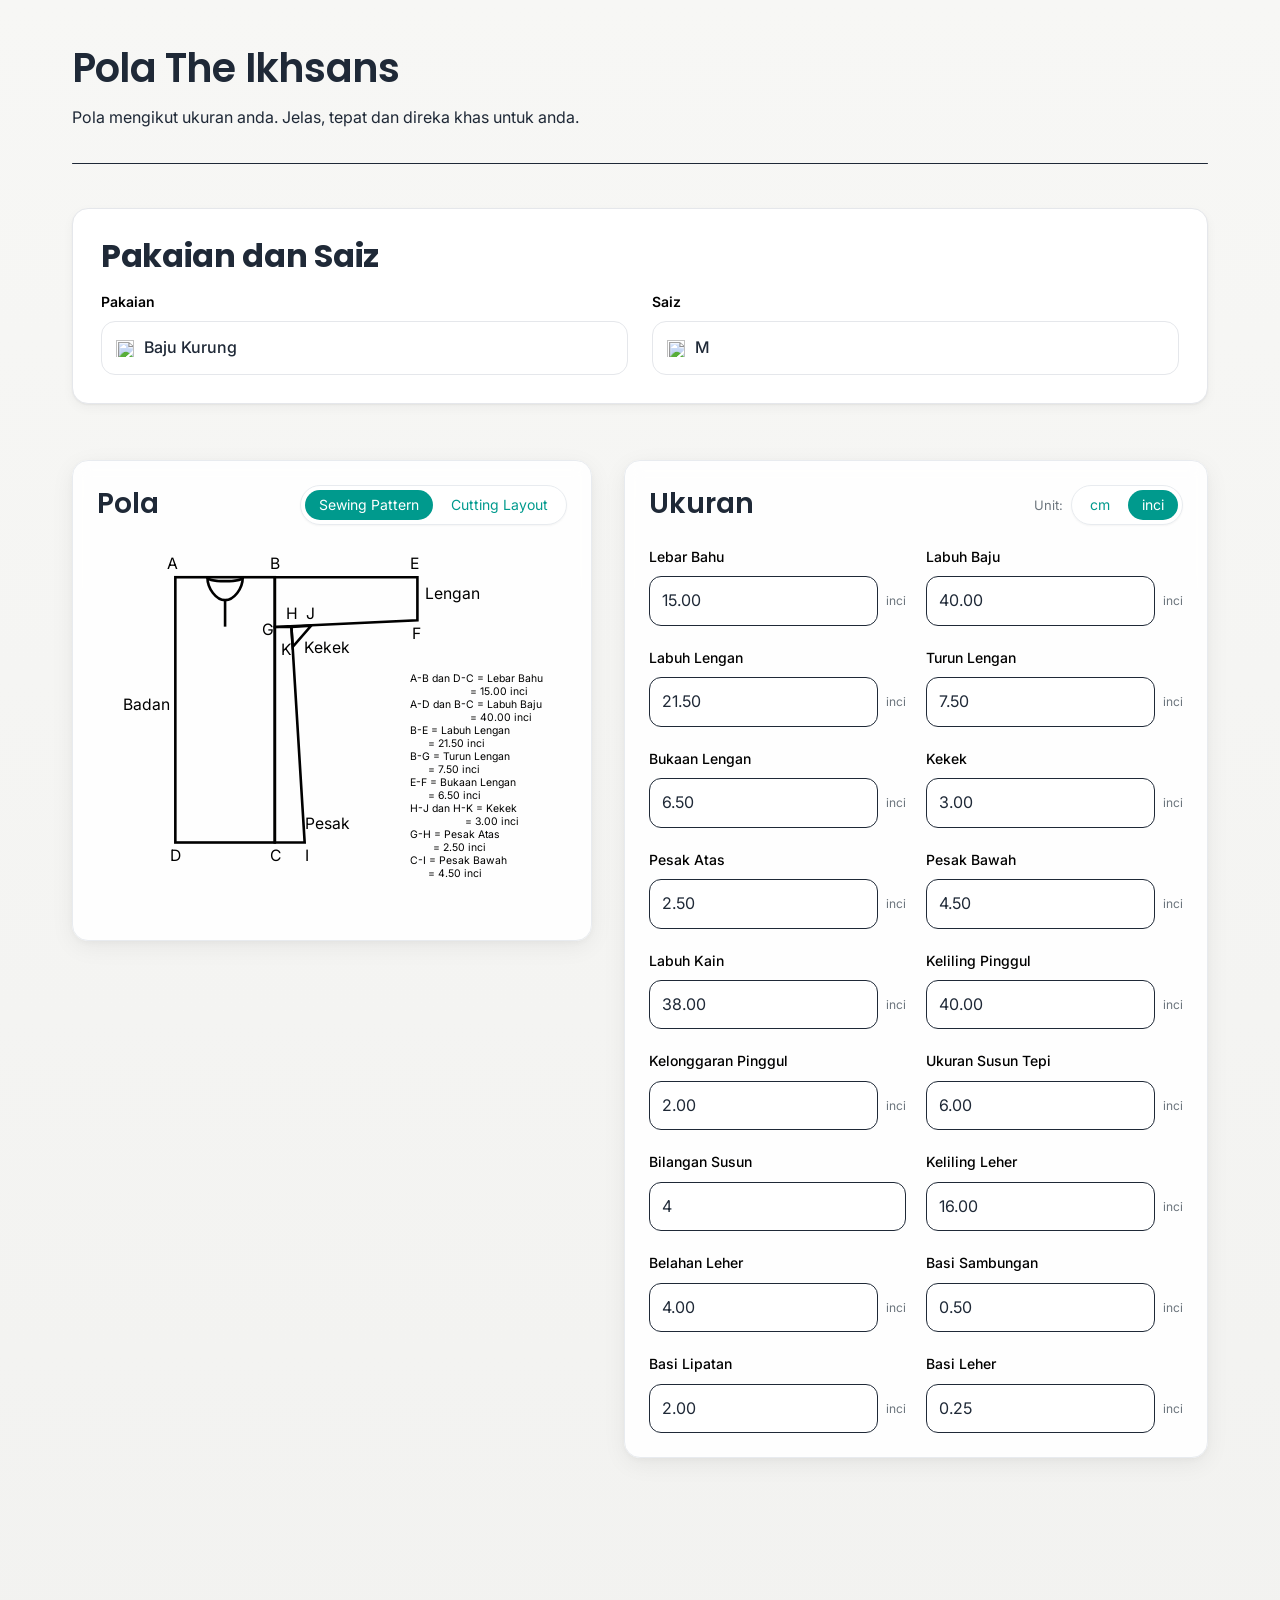
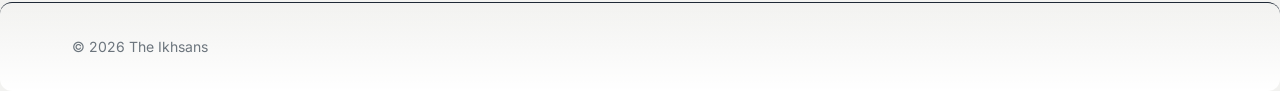
==== commit 76bed9e6: "Changed layout" ====
--- a/index.html
+++ b/index.html
@@ -15,7 +15,7 @@
       <div class="header-content">
         <h1 class="gjs-t-h1 header-title" id="i46pd">Pola The Ikhsans</h1>
         <p class="header-subtitle" id="i804m">
-          <div id="ibs8si">Pilih jenis pakaian dan saiz anda. Ubah ukuran yang diingini. Pola jahitan akan dipaparkan dengan serta-merta. Jelas, tepat dan direka khas untuk anda.</div>
+          <div id="ibs8si">Pola mengikut ukuran anda. Jelas, tepat dan direka khas untuk anda.</div>
         </p>
       </div>
       <div id="igt0j" class="header-actions">
@@ -93,25 +93,6 @@
           </span>
         </div>
       </section>
-      <div class="gjs-t-border card-measurements" id="ilfv2">
-        <div class="card-header">
-          <h2 class="gjs-t-h2 card-title" id="iketh">Ukuran</h2>
-          <span id="ietre" class="unit-indicator">
-            <img src="https://api.iconify.design/lucide-ruler.svg?color=%236c757d" alt="" loading="eager" class="icon-ruler"/>
-            <span id="i8wv6j">Unit:</span>
-            <div class="toggle-group unit-toggle">
-              <button type="button" id="unitToggleCm" aria-pressed="false" aria-label="Use centimeters" class="toggle-btn" data-unit="cm">cm</button>
-              <button type="button" id="unitToggleIn" aria-pressed="true" aria-label="Use inches" class="toggle-btn" data-unit="inci">inci</button>
-            </div>
-          </span>
-        </div>
-        <form method="get" id="measureForm" novalidate="" class="form-measurements">
-          <div class="fields-grid" id="measurementContainer">
-            <!-- Populated by JavaScript -->
-          </div>
-        </form>
-        <div id="errorMessage" class="error-message" style="display: none"></div>
-      </div>
       <div id="pattern" class="gjs-t-border card-canvas">
         <div id="ibu771" class="canvas-header">
           <h2 id="iwg72q" class="gjs-t-h2 canvas-title">Pola</h2>
@@ -134,6 +115,25 @@
           </svg>
         </div> -->
       </div>
+      <div class="gjs-t-border card-measurements" id="ilfv2">
+        <div class="card-header">
+          <h2 class="gjs-t-h2 card-title" id="iketh">Ukuran</h2>
+          <span id="ietre" class="unit-indicator">
+            <img src="https://api.iconify.design/lucide-ruler.svg?color=%236c757d" alt="" loading="eager" class="icon-ruler"/>
+            <span id="i8wv6j">Unit:</span>
+            <div class="toggle-group unit-toggle">
+              <button type="button" id="unitToggleCm" aria-pressed="false" aria-label="Use centimeters" class="toggle-btn" data-unit="cm">cm</button>
+              <button type="button" id="unitToggleIn" aria-pressed="true" aria-label="Use inches" class="toggle-btn" data-unit="inci">inci</button>
+            </div>
+          </span>
+        </div>
+        <form method="get" id="measureForm" novalidate="" class="form-measurements">
+          <div class="fields-grid" id="measurementContainer">
+            <!-- Populated by JavaScript -->
+          </div>
+        </form>
+        <div id="errorMessage" class="error-message" style="display: none"></div>
+      </div>
     </section>
   </main>
   <footer class="gjs-t-border footer">
--- a/styles.css
+++ b/styles.css
@@ -839,6 +839,9 @@
   font-family: Poppins;
   font-weight: 600;
 }
+.view-toggle {
+  margin-left: auto;
+}
 .canvas-tools {
   display: flex;
   align-items: center;
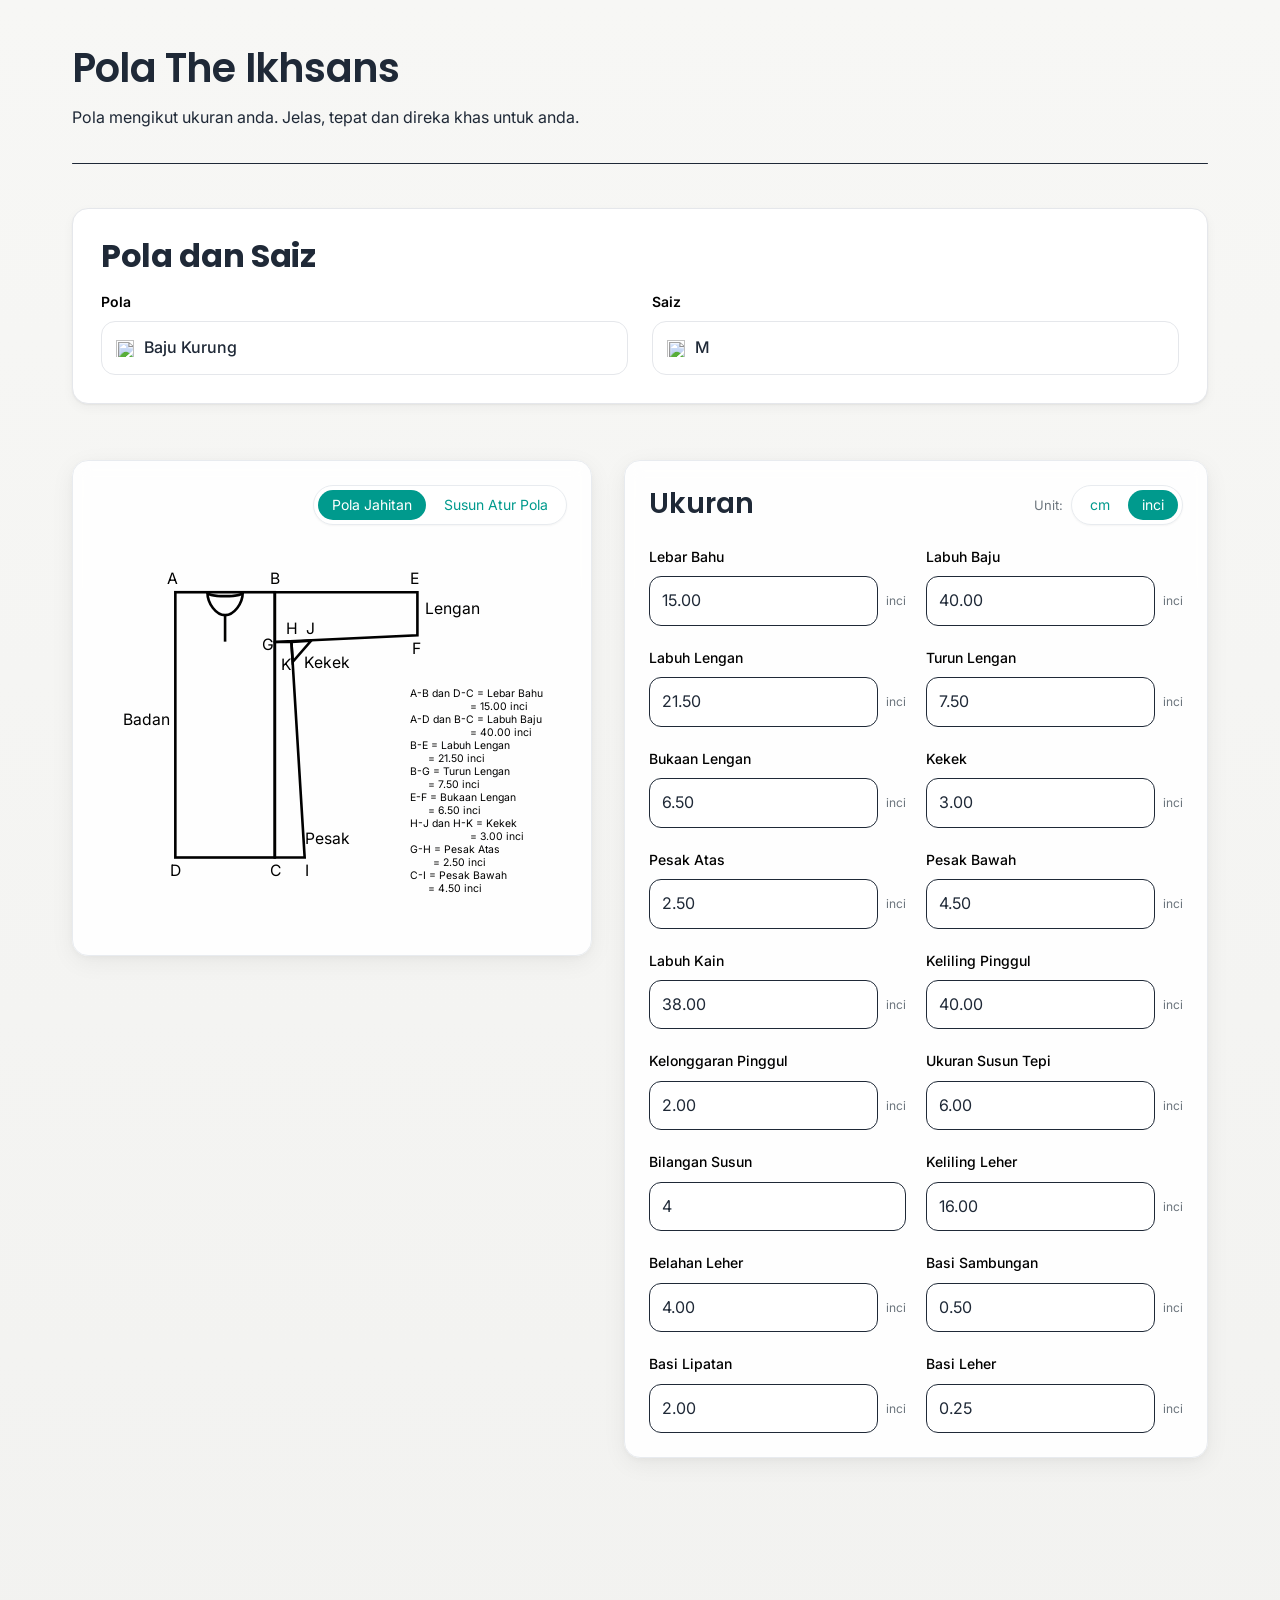
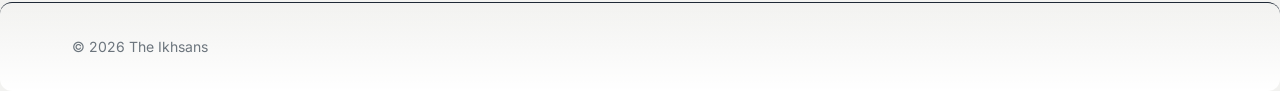
==== commit b778f126: "Clean up codes" ====
--- a/index.html
+++ b/index.html
@@ -1,40 +1,65 @@
 <!DOCTYPE html>
 <html lang="ms">
   <head>
-    <title>Pola Baju Kurung dan Baju Melayu</title>
-  <meta charset="utf-8"/>
-  <meta name="viewport" content="width=device-width, initial-scale=1"/>
-  <meta name="robots" content="index,follow">
-  <link rel="preconnect" href="https://fonts.googleapis.com"/>
-  <link rel="preconnect" href="https://fonts.gstatic.com" crossorigin=""/>
-  <link href="https://fonts.googleapis.com/css2?family=Inter:wght@400;500;600&amp;family=Poppins:wght@500;600;700&amp;display=swap" rel="stylesheet"/>
-  <link rel="stylesheet" href="./styles.css">
+    <title>Pola Jahitan Baju Kurung & Baju Melayu - Pola The Ikhsans</title>
+    <meta charset="utf-8"/>
+    <meta name="viewport" content="width=device-width, initial-scale=1"/>
+    <meta name="description" content="Pola Jahitan interaktif untuk Baju Kurung, Baju Melayu, dan pakaian Melayu tradisional. Penjana pola yang mudah digunakan dengan ukuran peribadi dan susun atur pola pada kain."/>
+    <meta name="keywords" content="pola jahitan, Baju Kurung, Baju Melayu, Leher Teluk Belanga, Leher Cekak Musang, Leher Tunku, Leher Mandarin, pakaian tradisional Melayu, pola sewing, generator pola, jahitan Malaysia, Baju Raya, Pola Jahitan Percuma"/>
+    <meta name="author" content="The Ikhsans"/>
+    <meta name="language" content="ms"/>
+    <meta name="robots" content="index,follow"/>
+    <meta name="theme-color" content="#2f3e46"/>
+    <!-- Open Graph Tags for Social Media -->
+    <meta property="og:type" content="website"/>
+    <meta property="og:title" content="Pola Jahitan Baju Kurung & Baju Melayu - Pola The Ikhsans"/>
+    <meta property="og:description" content="Penjana pola jahitan interaktif untuk pakaian Melayu tradisional dengan ukuran peribadi"/>
+    <meta property="og:site_name" content="Pola The Ikhsans"/>
+    <meta property="og:locale" content="ms_MY"/>
+    <!-- Twitter Card Tags -->
+    <meta name="twitter:card" content="summary"/>
+    <meta name="twitter:title" content="Pola Jahitan Baju Kurung & Baju Melayu"/>
+    <meta name="twitter:description" content="Penjana pola jahitan interaktif dengan ukuran peribadi untuk pakaian Melayu"/>
+    <!-- Favicon -->
+    <link rel="icon" type="image/x-icon" href="./images/favicon.ico"/>
+    <link rel="icon" type="image/png" sizes="16x16" href="./images/favicon-16x16.png"/>
+    <link rel="icon" type="image/png" sizes="32x32" href="./images/favicon-32x32.png"/>
+    <link rel="apple-touch-icon" href="./images/apple-touch-icon.png"/>
+    <link rel="icon" type="image/png" sizes="192x192" href="./images/android-chrome-192x192.png"/>
+    <link rel="icon" type="image/png" sizes="512x512" href="./images/android-chrome-512x512.png"/>
+    <meta name="apple-mobile-web-app-capable" content="yes"/>
+    <meta name="apple-mobile-web-app-status-bar-style" content="black-translucent"/>
+    <!-- Preconnect for Performance -->
+    <link rel="preconnect" href="https://fonts.googleapis.com"/>
+    <link rel="preconnect" href="https://fonts.gstatic.com" crossorigin=""/>
+    <link href="https://fonts.googleapis.com/css2?family=Inter:wght@400;500;600&amp;family=Poppins:wght@500;600;700&amp;display=swap" rel="stylesheet"/>
+    <link rel="stylesheet" href="./styles.css">
   </head>
-  <body class="gjs-t-body body-root" id="i2zg"><header class="header" id="i20qg">
+  <body class="gjs-t-body body-root"><header class="header">
     <div class="header-container">
       <div class="header-content">
-        <h1 class="gjs-t-h1 header-title" id="i46pd">Pola The Ikhsans</h1>
-        <p class="header-subtitle" id="i804m">
-          <div id="ibs8si">Pola mengikut ukuran anda. Jelas, tepat dan direka khas untuk anda.</div>
+        <h1 class="gjs-t-h1 header-title">Pola The Ikhsans</h1>
+        <p class="header-subtitle">
+          <div>Pola mengikut ukuran anda. Jelas, tepat dan direka khas untuk anda.</div>
         </p>
       </div>
-      <div id="igt0j" class="header-actions">
-        <div id="icomcn"></div>
+      <div class="header-actions">
+        <div></div>
       </div>
     </div>
     <div class="gjs-t-border divider-header"></div>
   </header>
-  <main class="main-content" id="iw19i">
+  <main class="main-content">
     <section id="measurements" class="section-measurements">
       <section id="pattern-size-selector" aria-labelledby="pss-title" class="gjs-t-border pss-card">
-        <div id="i35oq9" class="pss-head">
-          <h2 id="pss-title" class="gjs-t-h2 pss-title">Pakaian dan Saiz</h2>
+        <div class="pss-head">
+          <h2 id="pss-title" class="gjs-t-h2 pss-title">Pola dan Saiz</h2>
         </div>
-        <div id="iq341r" class="pss-grid">
-          <div id="isat0o" class="pss-field">
-            <label for="garmentSelect" class="pss-label" id="i43oby">Pakaian</label>
-            <div class="pss-inputwrap" id="in6dy3">
-              <img src="https://api.iconify.design/lucide-shirt.svg?color=%232f3e46&amp;width=18&amp;height=18" alt="" aria-hidden="true" id="i5vlz8" class="pss-icon"/>
+        <div class="pss-grid">
+          <div class="pss-field">
+            <label for="garmentSelect" class="pss-label">Pola</label>
+            <div class="pss-inputwrap">
+              <img src="https://api.iconify.design/lucide-shirt.svg?color=%232f3e46&amp;width=18&amp;height=18" alt="" aria-hidden="true" class="pss-icon"/>
               <select type="text" id="garmentSelect" aria-label="Select pattern type" aria-describedby="pss-helper-text" class="pss-select">
                 <option value="bajuKurung">Baju Kurung</option>
                 <option value="kain">Kain Susun Tepi</option>
@@ -45,10 +70,10 @@
               </select>
             </div>
           </div>
-          <div id="inypod" class="pss-field">
-            <label for="sizeSelect" class="pss-label" id="ivsg9f">Saiz</label>
-            <div class="pss-inputwrap" id="i890jh">
-              <img src="https://api.iconify.design/lucide-ruler.svg?color=%232f3e46&amp;width=18&amp;height=18" alt="" aria-hidden="true" id="i4ei8g" class="pss-icon"/>
+          <div class="pss-field">
+            <label for="sizeSelect" class="pss-label">Saiz</label>
+            <div class="pss-inputwrap">
+              <img src="https://api.iconify.design/lucide-ruler.svg?color=%232f3e46&amp;width=18&amp;height=18" alt="" aria-hidden="true" class="pss-icon"/>
               <select type="text" id="sizeSelect" aria-label="Select standard size" aria-describedby="pss-helper-text" class="pss-select">
                 <option value="1">1</option>
                 <option value="2">2</option>
@@ -82,9 +107,9 @@
             </div>
         </div>
         <div id="bidang" class="pss-field">
-          <span id="ietre" class="width-indicator">
+          <span class="width-indicator">
             <div class="width-toggle" style="padding-top: 15px;">
-              <label class="pss-label" id="ivsg9f">Bidang</label>
+              <label class="pss-label">Bidang</label>
               <div class="toggle-group">
                 <button type="button" id="widthToggle45" aria-pressed="true" aria-label="Bidang 45" class="toggle-btn" data-width="45">45</button>
                 <button type="button" id="widthToggle60" aria-pressed="false" aria-label="Bidang 60" class="toggle-btn" data-width="60">60</button>             
@@ -94,33 +119,23 @@
         </div>
       </section>
       <div id="pattern" class="gjs-t-border card-canvas">
-        <div id="ibu771" class="canvas-header">
-          <h2 id="iwg72q" class="gjs-t-h2 canvas-title">Pola</h2>
+        <div class="canvas-header">
           <div aria-label="Canvas view toggle" role="group" class="toggle-group view-toggle">
-            <button type="button" id="viewTogglePattern" aria-pressed="true" aria-label="Show Sewing Pattern" class="toggle-btn" data-view="sewingPattern">Sewing Pattern</button>
-            <button type="button" id="viewToggleLayout" aria-pressed="false" aria-label="Show Cutting Layout" class="toggle-btn" data-view="cuttingLayout">Cutting Layout</button>
+            <button type="button" id="viewTogglePattern" aria-pressed="true" aria-label="Show Sewing Pattern" class="toggle-btn" data-view="sewingPattern">Pola Jahitan</button>
+            <button type="button" id="viewToggleLayout" aria-pressed="false" aria-label="Show Cutting Layout" class="toggle-btn" data-view="cuttingLayout">Susun Atur Pola</button>
           </div>
-          <div id="ifc2wc" class="canvas-tools"></div>
         </div>
         <!-- Canvas Area -->
-        <!-- <main class="canvas-area"> -->
-          <div class="svg-container" id="svgContainer">
+          <div class="svg-container" id="svgContainer" style="padding-top: 15px;">
             <!-- SVG rendered here -->
           </div>
-        <!-- </main> -->
-        <!-- <div class="gjs-t-border canvas-frame">
-          <svg id="patternSvg" viewBox="0 0 1000 600" xmlns="http://www.w3.org/2000/svg" role="img" aria-label="Sewing pattern preview" class="svg-canvas">
-            <title>Custom-fit sewing pattern preview</title>
-            <desc>The canvas displays a basic bodice front pattern adjusted to your measurements, with grid, labels, and seam allowances.</desc>
-          </svg>
-        </div> -->
       </div>
-      <div class="gjs-t-border card-measurements" id="ilfv2">
+      <div class="gjs-t-border card-measurements" >
         <div class="card-header">
-          <h2 class="gjs-t-h2 card-title" id="iketh">Ukuran</h2>
-          <span id="ietre" class="unit-indicator">
+          <h2 class="gjs-t-h2 card-title">Ukuran</h2>
+          <span class="unit-indicator">
             <img src="https://api.iconify.design/lucide-ruler.svg?color=%236c757d" alt="" loading="eager" class="icon-ruler"/>
-            <span id="i8wv6j">Unit:</span>
+            <span>Unit:</span>
             <div class="toggle-group unit-toggle">
               <button type="button" id="unitToggleCm" aria-pressed="false" aria-label="Use centimeters" class="toggle-btn" data-unit="cm">cm</button>
               <button type="button" id="unitToggleIn" aria-pressed="true" aria-label="Use inches" class="toggle-btn" data-unit="inci">inci</button>
@@ -137,9 +152,9 @@
     </section>
   </main>
   <footer class="gjs-t-border footer">
-    <div class="footer-container" id="ir2o2s">
-      <div class="footer-text" id="iwwhuh">© 2026 The Ikhsans</div>
-      <div id="iz42ks" class="footer-links"></div>
+    <div class="footer-container" >
+      <div class="footer-text">© 2026 The Ikhsans</div>
+      <div class="footer-links"></div>
     </div>
   </footer>
   <!-- Scripts -->
--- a/styles.css
+++ b/styles.css
@@ -48,7 +48,6 @@
 ::before,
 ::after {
   box-sizing: border-box;
-  undefined: undefined;
   border-width: 0;
   border-style: solid;
   border-color: #e5e7eb;
@@ -56,7 +55,6 @@
 html,
 :host {
   line-height: 1.5;
-  undefined: undefined;
   -webkit-text-size-adjust: 100%;
   -moz-tab-size: 4;
   tab-size: 4;
@@ -69,12 +67,10 @@
 }
 body {
   margin: 0;
-  undefined: undefined;
   line-height: inherit;
 }
 hr {
   height: 0;
-  undefined: undefined;
   color: inherit;
   border-top-width: 1px;
 }
@@ -105,7 +101,6 @@
   font-family:
     ui-monospace, SFMono-Regular, Menlo, Monaco, Consolas, "Liberation Mono",
     "Courier New", monospace;
-  undefined: undefined;
   font-feature-settings: normal;
   font-variation-settings: normal;
   font-size: 1em;
@@ -128,7 +123,6 @@
 }
 table {
   text-indent: 0;
-  undefined: undefined;
   border-color: inherit;
   border-collapse: collapse;
 }
@@ -138,7 +132,6 @@
 select,
 textarea {
   font-family: inherit;
-  undefined: undefined;
   font-feature-settings: inherit;
   font-variation-settings: inherit;
   font-size: 100%;
@@ -158,7 +151,6 @@
 input:where([type="reset"]),
 input:where([type="submit"]) {
   -webkit-appearance: button;
-  undefined: undefined;
   background-color: transparent;
   background-image: none;
 }
@@ -177,7 +169,6 @@
 }
 [type="search"] {
   -webkit-appearance: textfield;
-  undefined: undefined;
   outline-offset: -2px;
 }
 ::-webkit-search-decoration {
@@ -185,7 +176,6 @@
 }
 ::-webkit-file-upload-button {
   -webkit-appearance: button;
-  undefined: undefined;
   font: inherit;
 }
 summary {
@@ -229,7 +219,6 @@
 input::placeholder,
 textarea::placeholder {
   opacity: 1;
-  undefined: undefined;
   color: #9ca3af;
 }
 button,
@@ -248,7 +237,6 @@
 embed,
 object {
   display: block;
-  undefined: undefined;
   vertical-align: middle;
 }
 img,
@@ -334,7 +322,6 @@
   grid-template-columns: 520px 1fr;
   grid-template-rows: auto auto 1fr;
   gap: 2rem;
-  undefined: undefined;
   align-items: start;
   min-height: 900px;
 }
@@ -1493,6 +1480,16 @@
 .toggle-btn:hover {
   background-color: #f3f4f6;
 }
+
+/* Radio Button Styling */
+input[type="radio"] {
+  accent-color: var(--gjs-t-color-primary);
+}
+
+input[type="radio"]:checked {
+  accent-color: var(--gjs-t-color-primary);
+}
+
 .pss-inputwrap {
   transition:
     border-color 150ms ease,
